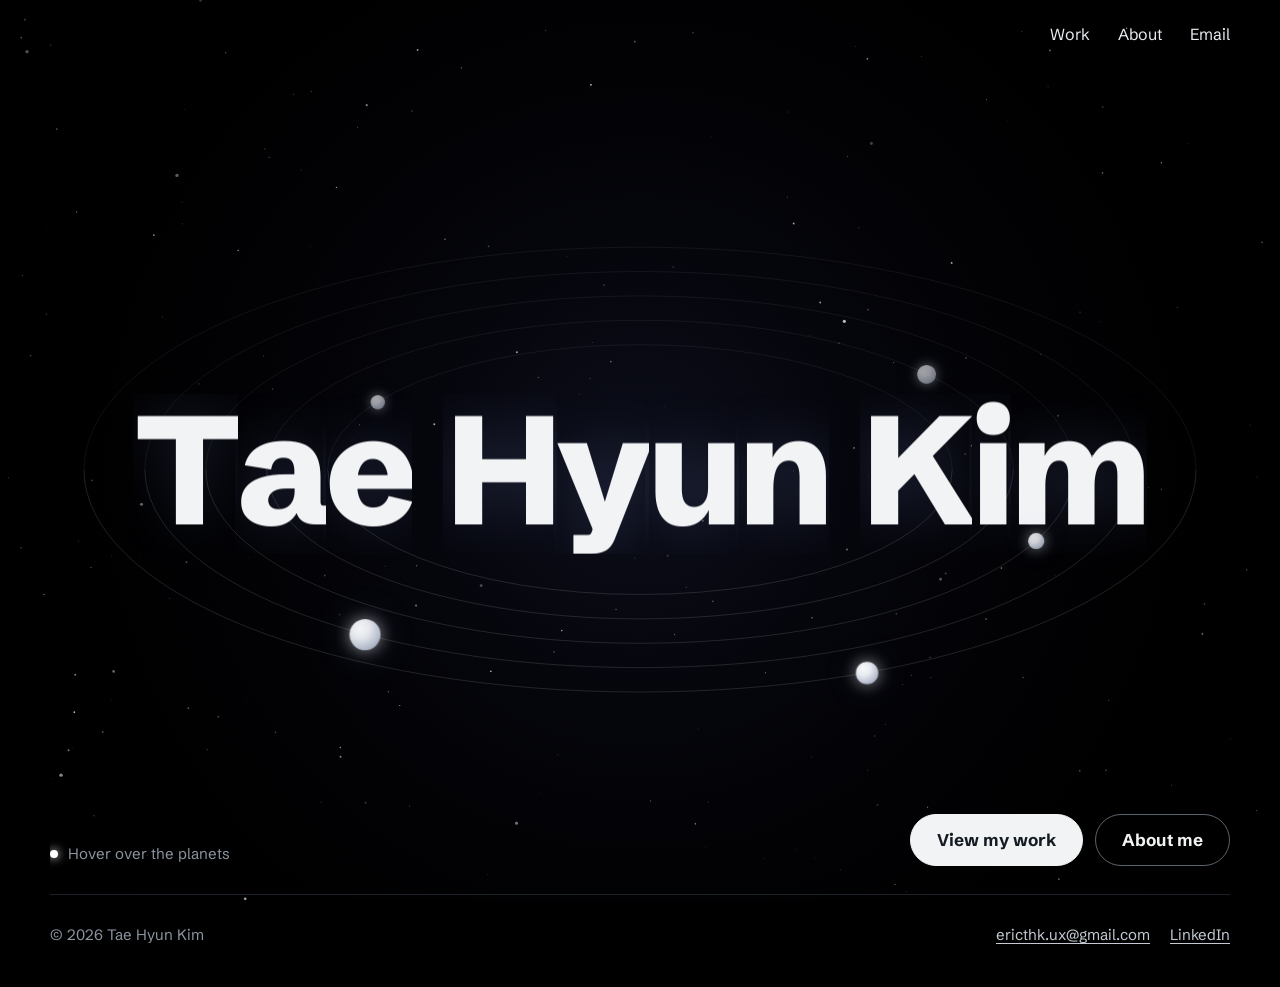
==== index.html @ babaf428 "Home: solar-system background with planets as pop-up notes; hide duplicate name in header Co-Authore" ====
<!doctype html>
<html lang="en">
<head>
<meta charset="utf-8">
<meta name="viewport" content="width=device-width, initial-scale=1">
<title>Tae Hyun Kim, product designer</title>
<meta name="description" content="Portfolio of Tae Hyun (Eric) Kim, graduate product designer. Case studies: BudgetBills, a bill-splitting finance app; Thryve, a gamified health app built in React Native; and Ignis Oasis, a visual identity system.">
<meta property="og:title" content="Tae Hyun Kim, product designer">
<meta property="og:description" content="Case studies in research-led product design: BudgetBills, Thryve and Ignis Oasis.">
<meta property="og:image" content="https://thkeric.github.io/assets/img/og.png">
<link rel="icon" href="favicon.svg" type="image/svg+xml">
<link rel="preconnect" href="https://fonts.googleapis.com">
<link rel="preconnect" href="https://fonts.gstatic.com" crossorigin>
<link href="https://fonts.googleapis.com/css2?family=Schibsted+Grotesk:wght@400;500;700;800;900&display=swap" rel="stylesheet">
<script>document.documentElement.classList.add("js")</script>
<link rel="stylesheet" href="assets/css/site.css?v=202610051557">
</head>
<body class="home-dark">
<a class="skip" href="#content">Skip to content</a>

<header class="wrap site-head site-head--home">
  <nav aria-label="Main">
    <a href="work/">Work</a>
    <a href="about/">About</a>
    <a href="mailto:ericthk.ux@gmail.com">Email</a>
  </nav>
</header>

<main id="content">
  <section class="intro wrap" aria-label="Introduction">
    <h1 class="intro-name" data-name="Tae Hyun Kim">Tae Hyun Kim</h1>
    <ol class="notes" aria-label="About me">
      <li class="note">
        <button class="note-pin" type="button" aria-expanded="false" aria-controls="note-1"><span class="planet-body" aria-hidden="true"></span><span class="sr-only">Note 1</span></button>
        <div class="note-card" id="note-1"><p>I design from research, then test with users to find where it breaks.</p></div>
      </li>
      <li class="note">
        <button class="note-pin" type="button" aria-expanded="false" aria-controls="note-2"><span class="planet-body" aria-hidden="true"></span><span class="sr-only">Note 2</span></button>
        <div class="note-card" id="note-2"><p>Graduate product designer with an MSc in Design and Digital Media from the University of Edinburgh.</p></div>
      </li>
      <li class="note">
        <button class="note-pin" type="button" aria-expanded="false" aria-controls="note-3"><span class="planet-body" aria-hidden="true"></span><span class="sr-only">Note 3</span></button>
        <div class="note-card" id="note-3"><p>Based in Seoul and ready to relocate.</p></div>
      </li>
      <li class="note">
        <button class="note-pin" type="button" aria-expanded="false" aria-controls="note-4"><span class="planet-body" aria-hidden="true"></span><span class="sr-only">Note 4</span></button>
        <div class="note-card" id="note-4"><p>Before design, I made training and promotional videos as a public affairs specialist in the Republic of Korea Army, watching how people reacted and refining each one.</p></div>
      </li>
      <li class="note">
        <button class="note-pin" type="button" aria-expanded="false" aria-controls="note-5"><span class="planet-body" aria-hidden="true"></span><span class="sr-only">Note 5</span></button>
        <div class="note-card" id="note-5"><p>Three case studies: a bill-splitting finance app, a health app built in React Native, and a visual identity system.</p><a href="work/">View my work</a></div>
      </li>
    </ol>
    <div class="intro-foot">
      <p class="intro-hint" aria-hidden="true">Hover over the planets</p>
      <div class="cta-row">
        <a class="btn btn--light" href="work/">View my work</a>
        <a class="btn btn--ghost" href="about/">About me</a>
      </div>
    </div>
  </section>
</main>

<footer class="wrap site-foot">
  <span>© 2026 Tae Hyun Kim</span>
  <span class="foot-links"><a href="mailto:ericthk.ux@gmail.com">ericthk.ux@gmail.com</a><a href="https://www.linkedin.com/in/erickimux/" rel="me">LinkedIn</a></span>
</footer>
<script src="assets/js/site.js?v=202610051557" defer></script>
</body>
</html>
---- assets/css/site.css ----
/* Tae Hyun Kim — portfolio
   One family (Schibsted Grotesk), a cool paper ground, ink text,
   and a single annotation colour used only for review pins and focus. */

:root {
  color-scheme: light;
  --paper: #f1f3f5;
  --raised: #ffffff;
  --ink: #151b23;
  --ink-2: #48525f;
  --ink-3: #6b7581;
  --rule: #d5dbe2;
  --pin: #d6175a;
  --pin-soft: #fbe3ec;
  --bb: #12404f;
  --bb-tint: #dbe6e5;
  --void: #000000;
  --void-ink: #e9ecf1;
  --void-ink-2: #a3abb7;
  --void-rule: #2a2f37;

  --wrap: 1180px;
  --text: 700px;
  --gutter: clamp(16px, 4vw, 40px);
  --font: "Schibsted Grotesk", "Helvetica Neue", Arial, sans-serif;
}

*, *::before, *::after { box-sizing: border-box; }
html { -webkit-text-size-adjust: 100%; scroll-behavior: smooth; }
@media (prefers-reduced-motion: reduce) { html { scroll-behavior: auto; } }

body {
  margin: 0;
  background: var(--paper);
  color: var(--ink);
  font-family: var(--font);
  font-size: 18px;
  line-height: 1.6;
  text-rendering: optimizeLegibility;
  -webkit-font-smoothing: antialiased;
  overflow-x: hidden;
}

img, video { display: block; max-width: 100%; height: auto; }
a { color: inherit; text-decoration-thickness: 1px; text-underline-offset: 0.18em; }
a:hover { text-decoration-color: var(--pin); }
:focus-visible { outline: 3px solid var(--pin); outline-offset: 3px; border-radius: 2px; }
::selection { background: var(--pin-soft); }

.skip {
  position: absolute; left: 12px; top: -60px; z-index: 10;
  background: var(--ink); color: var(--paper); padding: 8px 14px; border-radius: 6px;
}
.skip:focus { top: 12px; }

.wrap { width: min(var(--wrap), 100% - 2 * var(--gutter)); margin-inline: auto; }

/* ---------- header / footer ---------- */
.site-head {
  display: flex; align-items: baseline; justify-content: space-between; gap: 16px;
  padding-block: 22px;
}
.site-head .name { font-weight: 700; text-decoration: none; letter-spacing: -0.01em; }
.site-head nav { display: flex; gap: clamp(14px, 3vw, 28px); font-size: 16px; }
.site-head nav a { text-decoration: none; color: var(--ink-2); }
.site-head nav a:hover, .site-head nav a[aria-current="page"] { color: var(--ink); text-decoration: underline; text-decoration-color: var(--pin); }

.site-foot {
  border-top: 1px solid var(--rule);
  margin-top: clamp(64px, 10vw, 120px);
  padding-block: 28px 40px;
  display: flex; flex-wrap: wrap; justify-content: space-between; gap: 12px;
  font-size: 15px; color: var(--ink-3);
}
.site-foot a { color: var(--ink-2); }

/* ---------- type ---------- */
h1, h2, h3, h4 { margin: 0; font-weight: 700; letter-spacing: -0.02em; line-height: 1.12; }
.display {
  font-size: clamp(40px, 6.6vw, 88px);
  font-weight: 800;
  letter-spacing: -0.035em;
  line-height: 1.0;
  max-width: 15ch;
  text-wrap: balance;
}
.lede { font-size: clamp(19px, 2vw, 23px); line-height: 1.5; color: var(--ink-2); max-width: 40ch; text-wrap: pretty; }
p { margin: 0 0 1em; text-wrap: pretty; }
.small { font-size: 15px; line-height: 1.5; color: var(--ink-3); }
strong { font-weight: 700; }

/* ---------- home ---------- */
.hero { padding-block: clamp(40px, 9vw, 120px) clamp(40px, 7vw, 88px); }
.hero .lede { margin-top: 28px; }
.hero .display { max-width: none; font-size: min(clamp(32px, 6.6vw, 88px), calc((100vw - 2 * var(--gutter)) / 11.3)); }
.hero .display span { display: block; }
.hero { container-type: inline-size; }
.hero .lede { max-width: none; font-size: min(clamp(19px, 2vw, 23px), calc(100cqi / 34.6)); }
.lede span { display: block; }

.work { border-top: 1px solid var(--rule); }
.project {
  display: grid;
  grid-template-columns: minmax(0, 5fr) minmax(0, 7fr);
  gap: clamp(24px, 4vw, 56px);
  align-items: center;
  padding-block: clamp(40px, 6vw, 72px);
  border-bottom: 1px solid var(--rule);
  text-decoration: none;
}
.project h2 { font-size: clamp(32px, 4vw, 48px); letter-spacing: -0.03em; }
.project h2 .year { font-size: 15px; font-weight: 500; letter-spacing: 0; color: var(--ink-3); margin-left: 12px; font-variant-numeric: tabular-nums; }
.project > div:first-child { max-width: 460px; }
.project .what { font-size: 20px; line-height: 1.45; color: var(--ink-2); margin: 14px 0 22px; }
.project .what, .project .finding { text-align: justify; hyphens: auto; -webkit-hyphens: auto; }
.project .finding {
  position: relative; padding-left: 40px; margin: 0 0 22px; font-size: 17px; line-height: 1.5;
}
.project .finding .pin { position: absolute; left: 4px; top: 0.42em; width: 14px; height: 14px; box-shadow: none; }
.project .finding { padding-left: 32px; }
.project > div:first-child { container-type: inline-size; }
/* Skills stay on one line: the size scales down only when the column is too narrow */
.project .meta { font-size: min(15px, calc(100cqi / 28)); line-height: 1.55; color: var(--ink-3); margin: 0; white-space: nowrap; }
.project .go { display: inline-block; margin-top: 20px; font-weight: 700; text-decoration: underline; text-decoration-color: var(--rule); text-underline-offset: 0.25em; }
.project:hover .go { text-decoration-color: var(--pin); }

.stage {
  border-radius: 20px;
  min-height: 300px;
  padding: clamp(20px, 3.4vw, 44px);
  display: flex; align-items: center; justify-content: center; gap: clamp(10px, 2vw, 22px);
  overflow: hidden;
}
.stage--bb { background: var(--bb-tint); }
.stage--void { background: var(--void); }
.stage .screen { width: clamp(96px, 15vw, 190px); }
.stage .screen:nth-child(2) { width: clamp(110px, 17vw, 214px); }
.stage .poster { width: clamp(84px, 13vw, 168px); border-radius: 3px; }
.stage .poster:nth-child(2) { width: clamp(100px, 15.5vw, 200px); }
.stage .badge-loop { width: clamp(110px, 16vw, 200px); border-radius: 50%; }

/* ---------- screens ---------- */
.screen {
  border-radius: 11% / 5.1%;
  overflow: hidden;
  background: #eef0eb;
  box-shadow: 0 0 0 1px rgba(21, 27, 35, 0.08), 0 18px 40px -22px rgba(21, 27, 35, 0.45);
}
.screen img, .screen video { width: 100%; height: auto; }
.on-void .screen, .stage--void .screen { box-shadow: 0 0 0 1px rgba(255, 255, 255, 0.12); background: #000; }

/* ---------- case study ---------- */
.back { font-size: 16px; color: var(--ink-2); text-decoration: none; }
.back:hover { color: var(--ink); text-decoration: underline; text-decoration-color: var(--pin); }

.cs-head { padding-block: clamp(32px, 6vw, 72px) clamp(28px, 4vw, 48px); }
.cs-head h1 { font-size: clamp(48px, 8vw, 104px); font-weight: 800; letter-spacing: -0.04em; line-height: 0.98; margin-top: 18px; }
.cs-head .lede { margin-top: 20px; max-width: 34ch; }
.cs-head .lede--wide { max-width: none; text-wrap: balance; }

.facts {
  display: grid; grid-template-columns: repeat(4, minmax(0, 1fr)); gap: 20px 28px;
  margin: clamp(32px, 5vw, 52px) 0 0; padding-top: 22px; border-top: 1px solid var(--rule);
}
.facts dt { font-size: 14px; color: var(--ink-3); }
.facts dd { margin: 4px 0 0; font-size: 16px; line-height: 1.45; }

.cs-hero { margin-block: clamp(8px, 2vw, 16px) clamp(48px, 8vw, 96px); }
.cs-hero .stage { min-height: clamp(320px, 46vw, 600px); }
.cs-hero .stage .screen { width: clamp(110px, 20vw, 250px); }
.cs-hero .stage .screen:nth-child(2) { width: clamp(124px, 23vw, 280px); }
.cs-hero .stage .poster { width: clamp(96px, 19vw, 250px); }
.cs-hero .stage .poster:nth-child(2) { width: clamp(112px, 22vw, 290px); }

.section { margin-block: clamp(64px, 10vw, 128px); }
.section > .text, .text { width: min(var(--text), 100%); margin-inline: auto; }
.section > .text { width: min(var(--text), 100% - 2 * var(--gutter)); }
.section h2, .void-band h2 { font-size: clamp(30px, 3.6vw, 44px); letter-spacing: -0.03em; margin-bottom: 22px; max-width: 22ch; text-wrap: balance; }
.section h3, .void-band h3 { font-size: 22px; margin: 36px 0 10px; letter-spacing: -0.015em; }
.text p { color: #222a34; }
.text ul, .text ol { padding-left: 1.2em; margin: 0 0 1em; }
.text li { margin-bottom: 0.4em; }

.callout {
  margin: 32px 0; padding: 22px 26px; border-left: 4px solid var(--pin);
  background: var(--raised); border-radius: 0 12px 12px 0;
  font-size: 21px; line-height: 1.45; font-weight: 500; letter-spacing: -0.01em;
}
.callout p { margin: 0; color: var(--ink); }

/* figures */
figure { margin: 40px 0; }
figcaption { font-size: 15px; line-height: 1.5; color: var(--ink-3); margin-top: 12px; max-width: 70ch; }
.wide { width: min(var(--wrap), 100vw - 2 * var(--gutter)); margin-left: 50%; transform: translateX(-50%); }
.panel { background: var(--raised); border-radius: 16px; padding: clamp(14px, 2.4vw, 28px); }
.panel--bb { background: var(--bb-tint); }
.panel--void { background: var(--void); }
.panel img { border-radius: 6px; }
.panel--void img { border-radius: 4px; }

.row { display: flex; gap: clamp(10px, 2vw, 24px); justify-content: center; align-items: flex-start; flex-wrap: wrap; }
.row > * { flex: 1 1 0; min-width: 0; }
.row .screen, .row figure.shot { flex: 0 1 230px; }
.row.tight > * { flex: 1 1 0; }
.shot { margin: 0; }
.shot figcaption { text-align: center; margin-top: 10px; }

.scroller { display: flex; gap: 18px; overflow-x: auto; padding-bottom: 12px; scroll-snap-type: x mandatory; }
.scroller > * { flex: 0 0 auto; scroll-snap-align: start; }
.scroller .screen { width: clamp(150px, 20vw, 220px); }
.scroller img.flat { height: clamp(240px, 32vw, 380px); width: auto; border-radius: 8px; }

.pair { display: grid; grid-template-columns: 1fr 1fr; gap: clamp(12px, 2vw, 24px); }
.pair figure { margin: 0; }
.pair .label { font-size: 15px; font-weight: 700; margin-bottom: 8px; }

/* ---------- pins / review layer ---------- */
.pin {
  display: inline-grid; place-items: center;
  width: 28px; height: 28px; border-radius: 50%;
  background: var(--pin); color: #fff;
  font-size: 14px; font-weight: 700; line-height: 1; font-variant-numeric: tabular-nums;
  box-shadow: 0 0 0 3px #fff;
}
.review {
  display: grid; grid-template-columns: minmax(0, 300px) minmax(0, 1fr);
  gap: clamp(24px, 4vw, 56px); align-items: start;
  margin: 48px 0;
}
.review + .review { margin-top: 72px; }
.review-shot { position: relative; }
.review-shot .pin { position: absolute; left: var(--x); top: var(--y); transform: translate(-50%, -50%); z-index: 2; }
.review-shot .ring {
  position: absolute; left: var(--x); top: var(--y); width: var(--w); height: var(--h);
  border: 2.5px solid var(--pin); border-radius: 10px; z-index: 1; pointer-events: none;
}
.review-notes ol { list-style: none; padding: 0; margin: 0; }
.review-notes li { position: relative; padding-left: 44px; margin-bottom: 22px; font-size: 17px; line-height: 1.55; color: #222a34; }
.review-notes li .pin { position: absolute; left: 0; top: 0; }
.review-notes h3 { font-size: 22px; margin: 0 0 18px; }
.void-band .review-notes li { color: var(--void-ink); }

/* ---------- results table ---------- */
.results { width: 100%; border-collapse: collapse; font-size: 16px; margin: 28px 0; }
.results th, .results td { text-align: left; padding: 12px 10px; border-bottom: 1px solid var(--rule); vertical-align: top; }
.results thead th { font-size: 14px; font-weight: 500; color: var(--ink-3); border-bottom-color: var(--ink); }
.results td:first-child { font-weight: 700; white-space: nowrap; }
.results .score { white-space: nowrap; font-variant-numeric: tabular-nums; }
.dots { display: inline-flex; gap: 5px; vertical-align: -2px; margin-right: 8px; }
.dot { width: 14px; height: 14px; border-radius: 50%; background: var(--ink); }
.dot.miss { background: transparent; box-shadow: inset 0 0 0 2px var(--ink-3); }
.results tr.fail td { background: var(--pin-soft); }
.results tr.fail .dot.miss { box-shadow: inset 0 0 0 2px var(--pin); }

/* ---------- bar chart ---------- */
.bars { margin: 28px 0 8px; padding: 0; list-style: none; }
.bars li { display: grid; grid-template-columns: minmax(130px, 34%) 1fr; gap: 14px; align-items: center; margin-bottom: 10px; font-size: 16px; }
.bars .track { position: relative; display: block; height: 26px; }
.bars .fill { display: block; height: 100%; width: var(--v); background: var(--bars, var(--bb)); border-radius: 0 4px 4px 0; min-width: 4px; }
.bars .val { position: absolute; left: calc(var(--v) + 8px); top: 50%; transform: translateY(-50%); font-size: 15px; font-variant-numeric: tabular-nums; color: var(--ink-2); white-space: nowrap; }
.bars li.hl .fill { background: var(--pin); }
.bars li.hl .val { color: var(--ink); font-weight: 700; }
.chart-title { font-weight: 700; font-size: 17px; margin: 0; }
.chart-note { font-size: 15px; color: var(--ink-3); margin: 6px 0 0; }

/* numbers in prose */
.figures { display: grid; grid-template-columns: repeat(3, minmax(0, 1fr)); gap: 18px; margin: 32px 0; }
.figures div { border-top: 2px solid var(--ink); padding-top: 12px; }
.figures b { display: block; font-size: 30px; letter-spacing: -0.03em; line-height: 1.1; font-variant-numeric: tabular-nums; }
.figures span { display: block; font-size: 15px; line-height: 1.45; color: var(--ink-2); margin-top: 6px; }

/* decisions list */
.decisions, .text ul.decisions { list-style: none; padding: 0; margin: 28px 0; display: grid; gap: 0; }
.decisions li { display: grid; grid-template-columns: minmax(0, 0.9fr) minmax(0, 1.4fr); gap: 20px; padding: 18px 0; border-top: 1px solid var(--rule); }
.decisions li:last-child { border-bottom: 1px solid var(--rule); }
.decisions b { font-size: 18px; line-height: 1.35; }
.decisions span { font-size: 16px; line-height: 1.55; color: var(--ink-2); }

/* trace table */
.trace { width: 100%; border-collapse: collapse; font-size: 15.5px; line-height: 1.45; margin: 24px 0; }
.trace th, .trace td { text-align: left; vertical-align: top; padding: 12px 10px; border-bottom: 1px solid var(--rule); }
.trace thead th { font-size: 14px; font-weight: 500; color: var(--ink-3); border-bottom-color: var(--ink); }

/* dark band for Thryve / Ignis sections */
.void-band { background: var(--void); color: var(--void-ink); padding-block: clamp(56px, 8vw, 104px); margin-block: clamp(64px, 10vw, 128px); }
.void-band .text p { color: var(--void-ink); }
.void-band figcaption, .void-band .small { color: var(--void-ink-2); }
.void-band h2 { color: #fff; }
.void-band a { color: #fff; }

.badge-row { display: grid; grid-template-columns: repeat(4, minmax(0, 1fr)); gap: clamp(8px, 2vw, 24px); }
.badge-row figure { margin: 0; text-align: center; }
.badge-row video, .badge-row img { width: 100%; border-radius: 12px; }
.badge-row figcaption { text-align: center; color: var(--void-ink-2); }
.badge-row b { display: block; color: #fff; font-size: 16px; }

.next {
  display: block; text-decoration: none; border-top: 1px solid var(--rule); padding-top: 26px; margin-top: 40px;
}
.next span { font-size: 15px; color: var(--ink-3); }
.next b { display: block; font-size: clamp(30px, 4vw, 48px); letter-spacing: -0.03em; line-height: 1.1; margin-top: 4px; }
.next:hover b { text-decoration: underline; text-decoration-color: var(--pin); text-decoration-thickness: 2px; }

/* about */
.about-head {
  display: grid;
  grid-template-columns: clamp(220px, 24vw, 300px) minmax(0, 1fr);
  grid-template-areas: "title title" "photo intro";
  column-gap: clamp(28px, 4.5vw, 64px);
  row-gap: clamp(28px, 4vw, 48px);
  align-items: start;
  padding-block: clamp(32px, 6vw, 72px) clamp(32px, 5vw, 56px);
  border-bottom: 1px solid var(--rule);
}
.about-head h1 { grid-area: title; font-size: clamp(48px, 8vw, 104px); font-weight: 800; letter-spacing: -0.04em; line-height: 0.98; }
.about-head .portrait { grid-area: photo; width: 100%; margin: 0; }
.about-intro { grid-area: intro; }
.about-intro .lede { margin: -0.28em 0 0; max-width: none; font-size: clamp(20px, 2.3vw, 30px); line-height: 1.4; color: var(--ink); letter-spacing: -0.01em; }
.contact-links { list-style: none; margin: 28px 0 0; padding: 0; display: flex; flex-wrap: wrap; gap: 8px 28px; font-size: 20px; font-weight: 500; }
.about { display: grid; grid-template-columns: minmax(0, 6fr) minmax(0, 5fr); gap: clamp(32px, 6vw, 88px); padding-top: clamp(40px, 6vw, 72px); }
.about h2 { font-size: clamp(32px, 4vw, 48px); letter-spacing: -0.03em; margin-bottom: 20px; }
.about .bio p { font-size: 19px; color: #222a34; max-width: 58ch; text-align: justify; hyphens: auto; -webkit-hyphens: auto; }
.timeline { list-style: none; margin: 0; padding: 0; }
.timeline li { display: grid; grid-template-columns: 96px 1fr; gap: 16px; padding: 14px 0; border-top: 1px solid var(--rule); font-size: 16px; line-height: 1.45; }
.timeline li:last-child { border-bottom: 1px solid var(--rule); }
.timeline time { color: var(--ink-3); font-variant-numeric: tabular-nums; }
.timeline span { color: var(--ink-2); display: block; font-size: 15px; }
.kit { margin-top: 28px; font-size: 16px; }
.kit dt { font-size: 14px; color: var(--ink-3); margin-top: 14px; }
.kit dd { margin: 2px 0 0; }
.contact-line { font-size: clamp(22px, 2.6vw, 30px); font-weight: 700; letter-spacing: -0.02em; margin-top: 28px; }
.contact-alt { font-size: 18px; margin: -4px 0 0; }
.portrait { width: min(340px, 100%); aspect-ratio: 4 / 5; object-fit: cover; border-radius: 16px; margin-bottom: 28px; background: #2a2f37; }
.foot-links { display: inline-flex; flex-wrap: wrap; gap: 20px; }

/* ---------- responsive ---------- */
@media (max-width: 900px) {
  .project { grid-template-columns: 1fr; }
  .project .stage { order: -1; }
  .facts { grid-template-columns: repeat(2, minmax(0, 1fr)); }
  .review { grid-template-columns: minmax(0, 1fr); }
  .review-shot { width: min(300px, 80%); margin-inline: auto; }
  .about { grid-template-columns: 1fr; }
  .about-head { grid-template-columns: minmax(0, 1fr); grid-template-areas: "title" "photo" "intro"; row-gap: 24px; }
  .about-head .portrait { width: min(260px, 70%); }
  .about-intro .lede { margin-top: 0; text-wrap: balance; }
  .about-intro .lede span { display: inline; }
  .badge-row { grid-template-columns: repeat(2, minmax(0, 1fr)); }
}
@media (max-width: 640px) {
  body { font-size: 17px; }
  .site-head { flex-direction: column; gap: 6px; padding-block: 16px; }
  .figures { grid-template-columns: 1fr; }
  .pair { grid-template-columns: 1fr; }
  .decisions li { grid-template-columns: 1fr; gap: 6px; }
  .bars li { grid-template-columns: 1fr; gap: 4px; }
  .bars .track { margin-right: 56px; }
  .stage { min-height: 220px; border-radius: 14px; }
  .results, .trace { font-size: 14.5px; }
  .trace { display: block; overflow-x: auto; -webkit-overflow-scrolling: touch; }
  .trace th, .trace td { min-width: 104px; }
  .results td:first-child { white-space: normal; }
  .timeline li { grid-template-columns: 1fr; gap: 2px; }
  .about .bio p, .project .what, .project .finding { text-align: left; }
  .row .screen, .row figure.shot { flex: 0 1 44%; }
  .callout { font-size: 19px; padding: 18px 20px; }
}

@media (prefers-reduced-motion: reduce) {
  video[data-autoplay] { animation: none; }
}

/* =========================================================
   Editorial case-study layout (chapters, splits, bands)
   ========================================================= */
.chapter { width: min(var(--wrap), 100% - 2 * var(--gutter)); margin: clamp(88px, 11vw, 150px) auto; }
.chap-head { margin-bottom: 26px; }
.chap-no { display: block; font-size: 15px; font-weight: 700; color: var(--ink-3); font-variant-numeric: tabular-nums; margin-bottom: 12px; padding-top: 12px; border-top: 2px solid var(--ink); width: 32px; }
.chap-head h2 { font-size: clamp(32px, 4.2vw, 54px); letter-spacing: -0.035em; line-height: 1.04; max-width: 14ch; text-wrap: balance; }
.prose p { font-size: 18px; line-height: 1.6; color: #222a34; max-width: 60ch; }
.prose h3 { font-size: 22px; letter-spacing: -0.015em; margin: 0 0 12px; }
.lead-text p { font-size: clamp(19px, 1.75vw, 23px); line-height: 1.55; color: var(--ink); letter-spacing: -0.005em; }
.lead-line { font-size: clamp(19px, 1.75vw, 23px); line-height: 1.5; color: var(--ink-2); max-width: 40ch; margin: 0; }
.rounded { border-radius: 10px; }
figure.flush { margin: 0; }

.rail { display: grid; grid-template-columns: minmax(0, 4fr) minmax(0, 7fr); gap: clamp(32px, 5vw, 88px); align-items: start; }
.rail--intro { align-items: end; margin-bottom: clamp(40px, 5vw, 64px); }
.rail--intro .chap-head { margin-bottom: 0; }
.sticky { position: sticky; top: 32px; }

.split { display: grid; grid-template-columns: repeat(2, minmax(0, 1fr)); gap: clamp(32px, 5vw, 80px); align-items: center; }
.split--5-7 { grid-template-columns: minmax(0, 5fr) minmax(0, 7fr); }
.split--7-5 { grid-template-columns: minmax(0, 7fr) minmax(0, 5fr); }
.split--4-8 { grid-template-columns: minmax(0, 4fr) minmax(0, 8fr); }
.align-start { align-items: start; }
.split + .spread, .spread + .split, .split + .split { margin-top: clamp(56px, 7vw, 96px); }

/* big-number spread */
.spread { display: grid; grid-template-columns: auto auto minmax(0, 1fr); gap: clamp(28px, 4vw, 64px); align-items: end; padding-block: clamp(36px, 4vw, 52px); border-top: 2px solid var(--ink); border-bottom: 1px solid var(--rule); }
.stat b { display: block; font-size: clamp(64px, 9vw, 132px); font-weight: 800; letter-spacing: -0.045em; line-height: 0.88; font-variant-numeric: tabular-nums; }
.stat span { display: block; margin-top: 14px; font-size: 16px; line-height: 1.45; color: var(--ink-2); max-width: 22ch; }
.stat--accent b { color: var(--pin); }
.stat--muted b { color: #9aa3ae; }
.statement { margin: 0; font-size: clamp(21px, 2.2vw, 30px); font-weight: 500; line-height: 1.3; letter-spacing: -0.015em; max-width: 26ch; justify-self: end; text-wrap: balance; }

.stack-figures { display: grid; gap: 0; }
.stack-figures div { padding: 18px 0; border-top: 1px solid var(--rule); }
.stack-figures div:last-child { border-bottom: 1px solid var(--rule); }
.stack-figures b { display: block; font-size: 40px; font-weight: 800; letter-spacing: -0.035em; line-height: 1; color: var(--bb); }
.stack-figures span { display: block; margin-top: 6px; font-size: 16px; color: var(--ink-2); }

.persona-split .scroller { padding-bottom: 14px; }
.persona-split .scroller img.flat { height: clamp(220px, 24vw, 320px); }

.ia-stack { display: grid; gap: 28px; }
.ia-stack img { border-radius: 10px; }

/* text set over an image */
.overlay { position: relative; margin: 0; background: #fff; border-radius: 18px; padding: clamp(14px, 2vw, 28px); }
.overlay > img { width: 100%; }
.overlay-card { position: absolute; top: clamp(16px, 2.4vw, 32px); right: clamp(16px, 2.4vw, 32px); width: min(420px, 38%); background: var(--ink); color: #e9ecf1; padding: clamp(22px, 2.6vw, 34px); border-radius: 14px; box-shadow: 0 24px 48px -24px rgba(21, 27, 35, 0.6); }
.overlay-card .chap-no { color: #a3abb7; border-top-color: #fff; }
.overlay-card h2 { color: #fff; font-size: clamp(28px, 3vw, 40px); }
.overlay-card p { color: #e9ecf1; font-size: 17px; line-height: 1.55; margin: 0 0 12px; }
.overlay-card .small { color: #a3abb7; margin: 0; }

/* full-bleed colour bands */
.band { padding-block: clamp(72px, 9vw, 128px); margin-block: clamp(88px, 11vw, 150px); }
.band--bb { background: var(--bb); color: #e6efee; }
.band--bb .chap-no { color: #9fbcbc; border-top-color: #fff; }
.band--bb h2, .band--bb b { color: #fff; }
.band--bb .decisions li { border-color: rgba(255, 255, 255, 0.16); }
.band--bb .decisions span { color: #c3d6d6; }
.band--bb figcaption { color: #a9c3c4; }
.band--tint { background: var(--bb-tint); }
.decisions--grid { margin: 0; grid-template-columns: repeat(2, minmax(0, 1fr)); column-gap: clamp(24px, 3vw, 48px); }
.decisions--grid li { grid-template-columns: 1fr; gap: 8px; }
.decisions--grid li:nth-last-child(2) { border-bottom: 1px solid rgba(255, 255, 255, 0.16); }
.screen-row { display: grid; grid-template-columns: repeat(4, minmax(0, 1fr)); gap: clamp(14px, 2.4vw, 36px); margin-top: clamp(48px, 6vw, 80px); }
.screen-row .shot { margin: 0; }
.screen-row .screen { box-shadow: 0 0 0 1px rgba(255, 255, 255, 0.1), 0 30px 50px -30px rgba(0, 0, 0, 0.6); }

/* testing */
.notes { margin-top: 28px; max-width: 260px; }
.results { margin-top: 0; }
.quote { margin: 40px 0 16px; padding: 0; }
.quote p { margin: 0; font-size: clamp(24px, 2.6vw, 34px); font-weight: 700; letter-spacing: -0.025em; line-height: 1.2; text-wrap: balance; }
.quote footer { margin-top: 10px; font-size: 15px; color: var(--ink-3); }
.after-quote { font-size: 17px; color: var(--ink-2); max-width: 60ch; }

/* review blocks across the full width, alternating sides */
.reviews .review { grid-template-columns: minmax(0, 340px) minmax(0, 520px); justify-content: center; gap: clamp(32px, 6vw, 96px); align-items: center; margin: 0; padding-block: clamp(32px, 4vw, 56px); border-top: 1px solid var(--rule); }
.reviews .review:last-child { border-bottom: 1px solid var(--rule); }
.reviews .review + .review { margin-top: 0; }
.reviews .review--flip .review-shot { order: 2; }
.reviews .review-notes h3 { font-size: clamp(22px, 2.2vw, 28px); letter-spacing: -0.02em; }

.reviews .review--flip { grid-template-columns: minmax(0, 520px) minmax(0, 340px); }
.clip-row { display: grid; grid-template-columns: repeat(3, minmax(0, 1fr)); gap: clamp(10px, 1.6vw, 22px); }
.clip-row .shot { margin: 0; }
.stat b, .bars .val { font-variant-numeric: normal; }

/* carousel */
.carousel { --per-view: 1; --gap: 20px; position: relative; min-width: 0; }
.carousel-track { position: relative; display: flex; gap: var(--gap); overflow-x: auto; scroll-snap-type: x mandatory; scrollbar-width: none; overscroll-behavior-x: contain; cursor: grab; }
.carousel-track::-webkit-scrollbar { display: none; }
.carousel-track.is-dragging { cursor: grabbing; scroll-snap-type: none; user-select: none; }
.carousel-track > * { flex: 0 0 calc((100% - (var(--per-view) - 1) * var(--gap)) / var(--per-view)); scroll-snap-align: start; margin: 0; min-width: 0; }
.carousel-track img { width: 100%; height: auto; -webkit-user-drag: none; }
.carousel-track figure figcaption { margin-top: 12px; }
.carousel--fade .carousel-track > * { transition: opacity .45s ease, transform .45s ease; opacity: .35; transform: scale(.97); }
.carousel--fade .carousel-track > .is-active { opacity: 1; transform: none; }
.carousel-bar { display: flex; align-items: center; gap: 14px; margin-top: 18px; }
.carousel-btn { display: inline-grid; place-items: center; width: 44px; height: 44px; border-radius: 50%; border: 1px solid var(--rule); background: var(--raised); color: var(--ink); cursor: pointer; transition: background .2s, border-color .2s; }
.carousel-btn svg { width: 20px; height: 20px; }
.carousel-btn:hover:not(:disabled) { border-color: var(--ink); }
.carousel-btn:disabled { opacity: .35; cursor: default; }
.carousel-dots { display: flex; gap: 8px; align-items: center; }
.carousel-dot { width: 8px; height: 8px; padding: 0; border-radius: 99px; border: 0; background: #b9c1ca; cursor: pointer; transition: width .3s ease, background .3s ease; }
.carousel-dot[aria-current="true"] { width: 26px; background: var(--ink); }
.carousel-count { margin-left: auto; font-size: 14px; color: var(--ink-3); font-variant-numeric: tabular-nums; }
.carousel--static .carousel-bar { display: none; }
.on-dark .carousel-btn { background: transparent; border-color: rgba(255,255,255,.25); color: #fff; }
.on-dark .carousel-btn:hover:not(:disabled) { border-color: #fff; }
.on-dark .carousel-dot { background: rgba(255,255,255,.3); }
.on-dark .carousel-dot[aria-current="true"] { background: #fff; }
.on-dark .carousel-count { color: rgba(255,255,255,.6); }
.carousel--screens { --per-view: 5; --gap: clamp(12px, 1.6vw, 22px); }
@media (max-width: 1024px) { .carousel--screens { --per-view: 3; } }
@media (max-width: 640px) { .carousel--screens { --per-view: 2; } .carousel-btn { width: 40px; height: 40px; } }
@media (prefers-reduced-motion: reduce) { .carousel--fade .carousel-track > * { transition: none; } }

/* next iteration */
.flow-title { font-size: 22px; letter-spacing: -0.015em; margin: 0 0 18px; }
.steps { list-style: none; padding: 0; margin: 0; display: grid; grid-template-columns: repeat(5, minmax(0, 1fr)); gap: 14px; counter-reset: step; }
.steps li { background: var(--raised); border-radius: 14px; padding: 20px 20px 24px; font-size: 16px; line-height: 1.5; color: #222a34; counter-increment: step; }
.steps li::before { content: counter(step, decimal-leading-zero); display: block; font-size: 15px; font-weight: 700; color: var(--bb); margin-bottom: 28px; font-variant-numeric: tabular-nums; }
.table-card { background: var(--raised); border-radius: 16px; padding: clamp(8px, 1.6vw, 20px) clamp(16px, 2.4vw, 32px); margin-top: clamp(32px, 4vw, 48px); }
.table-card .trace { margin: 0; }
.table-card .trace tr:last-child td { border-bottom: 0; }
.after-table { margin: 20px 0 0; font-size: 16px; color: var(--ink-2); }

/* learnings */
.lessons { list-style: none; margin: 0; padding: 0; display: grid; grid-template-columns: repeat(2, minmax(0, 1fr)); column-gap: clamp(32px, 5vw, 80px); border-top: 2px solid var(--ink); }
.lessons li { padding: 28px 0 30px; border-bottom: 1px solid var(--rule); }
.lessons b { display: block; font-size: clamp(21px, 2vw, 26px); letter-spacing: -0.02em; line-height: 1.2; margin-bottom: 10px; }
.lessons span { display: block; font-size: 16px; line-height: 1.55; color: var(--ink-2); max-width: 48ch; }
.disclosure { margin-top: 32px; max-width: 70ch; }


@media (max-width: 900px) {
  .rail, .split, .split--5-7, .split--7-5, .split--4-8 { grid-template-columns: minmax(0, 1fr); }
  .sticky { position: static; }
  .spread { grid-template-columns: repeat(2, minmax(0, 1fr)); }
  .statement { grid-column: 1 / -1; justify-self: start; }
  .overlay-card { position: static; width: auto; margin-top: 16px; }
  .screen-row { grid-template-columns: repeat(2, minmax(0, 1fr)); }
  .reviews .review { grid-template-columns: minmax(0, 1fr); }
  .reviews .review--flip .review-shot { order: 0; }
  .reviews .review--flip { grid-template-columns: minmax(0, 1fr); }
  .steps { grid-template-columns: repeat(2, minmax(0, 1fr)); }
  .lessons { grid-template-columns: minmax(0, 1fr); }
  .notes { max-width: 220px; }
}
@media (max-width: 640px) {
  .decisions--grid { grid-template-columns: minmax(0, 1fr); }
  .decisions--grid li:nth-last-child(2) { border-bottom: 0; }
  .steps { grid-template-columns: minmax(0, 1fr); }
  .stat span { max-width: none; }
}

/* ---------- project themes ---------- */
.theme-bb { --brand: #12404f; --brand-tint: #dbe6e5; }
.theme-th { --brand: #4d54d9; --brand-tint: #e2f5f3; --mint: #81d8d0; }
.theme-io { --brand: #e87c2d; --brand-2: #47abe5; --brand-tint: #f6ebe2; }
.theme-th .bars, .theme-io .bars { --bars: var(--brand); }
.theme-th .bars li.hl .fill { background: var(--brand); }
.theme-th .bars li:not(.hl) .fill { background: #a9addf; }
.theme-th .stat--accent b, .theme-io .stat--accent b { color: var(--brand); }
.stack-figures b, .steps li::before { color: var(--brand, var(--bb)); }

.band--black { background: #000; color: var(--void-ink); }
.band--black .chap-no { color: #8d95a1; border-top-color: #fff; }
.band--black h2, .band--black h3, .band--black b { color: #fff; }
.band--black .prose p { color: #d5dae2; }
.band--black figcaption, .band--black .label { color: var(--void-ink-2); }
.band--mint { background: var(--brand-tint); }

.cards { list-style: none; margin: 0; padding: 0; display: grid; gap: 14px; }
.cards--3 { grid-template-columns: repeat(3, minmax(0, 1fr)); }
.cards li { background: var(--raised); border-radius: 16px; padding: 22px 22px 26px; min-height: 190px; display: flex; flex-direction: column; justify-content: space-between; }
.cards b { font-size: 22px; letter-spacing: -0.02em; }
.cards span { font-size: 16px; line-height: 1.5; color: var(--ink-2); margin-top: 40px; }

.manifesto { list-style: none; margin: clamp(48px, 6vw, 80px) 0; padding: 0; counter-reset: m; }
.manifesto li { display: grid; grid-template-columns: minmax(0, 7fr) minmax(0, 4fr); gap: clamp(24px, 4vw, 64px); align-items: end; padding: clamp(22px, 2.6vw, 34px) 0; border-top: 1px solid #2a2f37; }
.manifesto li:last-child { border-bottom: 1px solid #2a2f37; }
.manifesto b { font-size: clamp(28px, 3.6vw, 52px); font-weight: 800; letter-spacing: -0.035em; line-height: 1.04; color: var(--mint, #fff) !important; text-wrap: balance; }
.manifesto span { font-size: 17px; line-height: 1.5; color: #b8bfca; }
.brand-pair { grid-template-columns: 1fr 1fr; }
.brand-pair figcaption { margin-top: 10px; }

.decisions--light { margin-top: clamp(40px, 5vw, 64px); border-top: 2px solid var(--ink); }
.decisions--light li:nth-last-child(2) { border-bottom: 1px solid var(--rule); }
.decisions--light li:first-child, .decisions--light li:nth-child(2) { border-top: 0; }
.build-gallery { margin-top: clamp(40px, 5vw, 64px); border-radius: 20px; padding: clamp(18px, 3vw, 40px); }
.gallery-note { margin: 12px 0 0; font-size: 14px; color: var(--void-ink-2); }

.badge-intro { margin: clamp(64px, 8vw, 104px) 0 clamp(24px, 3vw, 40px); display: grid; grid-template-columns: minmax(0, 5fr) minmax(0, 7fr); gap: clamp(32px, 5vw, 80px); align-items: end; }
.badge-intro h3 { font-size: clamp(26px, 3vw, 40px); letter-spacing: -0.03em; line-height: 1.08; margin: 0; }
.badge-intro p { margin: 0; font-size: 18px; color: #d5dae2; max-width: 46ch; }
.login-split, .avatar-split { margin-top: clamp(72px, 9vw, 120px); }
.before-after { display: grid; grid-template-columns: 1fr 1fr; gap: 16px; }
.before-after .label { margin: 0 0 10px; font-size: 15px; font-weight: 700; }
.ba-old, .ba-new { display: grid; grid-template-columns: 1fr 1fr; gap: 10px; align-items: center; border-radius: 14px; aspect-ratio: 2 / 1.1; padding: 14px; }
.ba-old { background: #fff; }
.ba-old img { max-height: 130px; width: auto; margin: auto; }
.ba-new { background: #0d0f12; }
.ba-new video { width: 100%; border-radius: 10px; }

.quote--wide { margin: clamp(56px, 7vw, 96px) auto 0; max-width: 900px; padding-top: 28px; border-top: 2px solid var(--ink); }
.quote--wide p { font-size: clamp(26px, 3vw, 40px); }
.quote--wide footer { font-size: 17px; line-height: 1.55; color: var(--ink-2); max-width: 64ch; }

.priorities { list-style: none; margin: 0; padding: 0; display: grid; grid-template-columns: repeat(4, minmax(0, 1fr)); gap: 14px; counter-reset: p; }
.priorities li { background: var(--raised); border-radius: 16px; padding: 22px 22px 24px; display: flex; flex-direction: column; counter-increment: p; }
.priorities li::before { content: "Priority " counter(p); font-size: 14px; font-weight: 700; color: var(--brand); margin-bottom: 18px; }
.priorities b { font-size: 22px; letter-spacing: -0.02em; margin-bottom: 10px; }
.priorities span { font-size: 16px; line-height: 1.5; color: #222a34; flex: 1; }
.priorities em { font-style: normal; font-size: 14px; line-height: 1.45; color: var(--ink-3); margin-top: 18px; padding-top: 14px; border-top: 1px solid var(--rule); }

@media (max-width: 900px) {
  .cards--3 { grid-template-columns: minmax(0, 1fr); }
  .cards li { min-height: 0; }
  .cards span { margin-top: 10px; }
  .manifesto li { grid-template-columns: minmax(0, 1fr); gap: 10px; }
  .badge-intro { grid-template-columns: minmax(0, 1fr); gap: 12px; }
  .priorities { grid-template-columns: repeat(2, minmax(0, 1fr)); }
}
@media (max-width: 640px) {
  .brand-pair, .before-after { grid-template-columns: minmax(0, 1fr); }
  .priorities { grid-template-columns: minmax(0, 1fr); }
  .decisions--light li:nth-child(2) { border-top: 1px solid var(--rule); }
}

/* ---------- Ignis Oasis ---------- */
.slogan-band .chap-head { margin-bottom: clamp(32px, 4vw, 56px); }
.slogan { margin: 0 0 clamp(48px, 6vw, 88px); font-size: clamp(48px, 9vw, 136px); font-weight: 800; letter-spacing: -0.045em; line-height: 0.92; text-wrap: balance; }
.slogan span { display: block; }
.slogan .fire { color: #e87c2d; }
.slogan .water { color: #47abe5; }
.values { list-style: none; margin: 0; padding: 0; display: grid; grid-template-columns: repeat(3, minmax(0, 1fr)); gap: 0; border-top: 1px solid #2a2f37; }
.values li { padding: 20px 20px 4px 0; border-right: 1px solid #2a2f37; padding-left: 20px; }
.values li:first-child { padding-left: 0; }
.values li:last-child { border-right: 0; }
.values b { display: block; font-size: clamp(22px, 2.2vw, 30px); letter-spacing: -0.02em; margin-bottom: 8px; }
.values span { font-size: 16px; line-height: 1.5; color: #b8bfca; }
.ba-stack { display: grid; gap: 22px; }
.ba-stack .label { margin: 0 0 8px; font-size: 15px; font-weight: 700; }
.bordered { border: 1px solid var(--rule); }
.icons-split { margin-top: clamp(64px, 8vw, 110px); }
.swatches { list-style: none; padding: 0; margin: 24px 0 0; display: flex; gap: 14px; }
.swatches li { display: grid; grid-template-columns: 44px auto; grid-template-rows: auto auto; column-gap: 12px; align-items: center; }
.swatches li::before { content: ""; grid-row: 1 / 3; width: 44px; height: 44px; border-radius: 10px; background: var(--c); }
.swatches span { font-weight: 700; font-size: 15px; }
.swatches code { font-family: inherit; font-size: 14px; color: var(--ink-3); }
.lead-line--dark { color: #c4cad3; }
.poster-row { display: grid; grid-template-columns: repeat(5, minmax(0, 1fr)); gap: clamp(8px, 1.4vw, 18px); }
.poster-row img { width: 100%; border-radius: 4px; }
.overlay--dark { background: transparent; padding: 0; margin-top: clamp(40px, 5vw, 72px); }
.overlay--dark > img { border-radius: 16px; }
.overlay-card--light { background: #fff; color: var(--ink); left: clamp(16px, 2.4vw, 32px); right: auto; top: auto; bottom: clamp(16px, 2.4vw, 32px); }
.overlay-card--light h3 { color: var(--ink) !important; font-size: 22px; letter-spacing: -0.02em; margin: 0 0 10px; }
.overlay-card--light p { color: #222a34; margin: 0; }
.subway-split { margin-top: clamp(40px, 5vw, 72px); }
.split--8-4 { grid-template-columns: minmax(0, 8fr) minmax(0, 4fr); }
.motion-video { width: 100%; border-radius: 14px; background: #000; }
.framed { border: 1px solid #2a2f37; }
@media (max-width: 900px) {
  .split--8-4 { grid-template-columns: minmax(0, 1fr); }
  .values { grid-template-columns: minmax(0, 1fr); }
  .values li { border-right: 0; border-bottom: 1px solid #2a2f37; padding: 16px 0; }
  .poster-row { grid-template-columns: repeat(3, minmax(0, 1fr)); }
}
@media (max-width: 640px) { .poster-row { grid-template-columns: repeat(2, minmax(0, 1fr)); } }

/* end-of-page navigation */
.case-nav { display: grid; grid-template-columns: 1fr 1fr; gap: 16px; margin-top: 56px; border-top: 1px solid var(--rule); padding-top: 26px; }
.case-nav a { display: block; text-decoration: none; }
.case-nav span { display: block; font-size: 15px; color: var(--ink-3); }
.case-nav b { display: block; font-size: clamp(30px, 4vw, 48px); letter-spacing: -0.03em; line-height: 1.1; margin-top: 4px; }
.case-nav-home b::before { content: "\2190\00a0"; font-weight: 500; }
.case-nav-next { text-align: right; }
.case-nav-next b::after { content: "\00a0\2192"; font-weight: 500; }
.case-nav a:hover b { text-decoration: underline; text-decoration-color: var(--pin); text-decoration-thickness: 2px; text-underline-offset: 0.15em; }
@media (max-width: 640px) { .case-nav b { font-size: 26px; } }

/* back-to-top button */
.to-top { position: fixed; right: clamp(16px, 3vw, 32px); bottom: clamp(16px, 3vw, 32px); z-index: 20; width: 54px; height: 54px; border-radius: 50%; border: 0; padding: 0; cursor: pointer; display: grid; place-items: center; background: var(--ink); color: #fff; box-shadow: 0 0 0 2px #fff, 0 12px 28px -10px rgba(0, 0, 0, 0.45); opacity: 0; transform: translateY(12px); pointer-events: none; transition: opacity .25s ease, transform .25s ease, background .2s ease; }
.to-top.is-visible { opacity: 1; transform: none; pointer-events: auto; }
.to-top:hover { background: var(--pin); }
.to-top:focus-visible { outline: 3px solid var(--pin); outline-offset: 4px; }
.to-top svg { width: 18px; height: 18px; margin-top: -2px; }
@media (prefers-reduced-motion: reduce) { .to-top { transition: none; } }
@media print { .to-top { display: none; } }
@media (max-width: 640px) { .site-foot { padding-bottom: 96px; } }

/* section indicator */
.section-rail { position: fixed; right: clamp(10px, 1.6vw, 26px); top: 50%; transform: translateY(-50%); z-index: 15; opacity: 0; pointer-events: none; transition: opacity .3s ease; }
.section-rail.is-visible { opacity: 1; pointer-events: auto; }
.section-rail ol { list-style: none; margin: 0; padding: 0; display: flex; flex-direction: column; align-items: flex-end; gap: 6px; }
.section-rail a { position: relative; display: flex; align-items: center; justify-content: flex-end; width: 28px; min-height: 18px; text-decoration: none; }
.rail-dot { display: block; width: 10px; height: 10px; border-radius: 99px; background: rgba(21, 27, 35, 0.32); box-shadow: 0 0 0 2px rgba(255, 255, 255, 0.9); transition: height .35s cubic-bezier(.2, .8, .2, 1), background .25s ease, width .25s ease; margin-right: 9px; }
.section-rail a:hover .rail-dot { background: var(--ink); }
.section-rail a[aria-current="true"] .rail-dot { height: 30px; background: var(--pin); }
.rail-label { position: absolute; right: 34px; top: 50%; transform: translate(6px, -50%); white-space: nowrap; background: var(--ink); color: #fff; font-size: 13px; font-weight: 500; line-height: 1; padding: 8px 10px; border-radius: 8px; opacity: 0; pointer-events: none; transition: opacity .2s ease, transform .2s ease; }
.rail-num { color: #a3abb7; margin-right: 8px; font-variant-numeric: tabular-nums; }
.section-rail a:hover .rail-label, .section-rail a:focus-visible .rail-label { opacity: 1; transform: translate(0, -50%); }
.section-rail a:focus-visible { outline: none; }
.section-rail a:focus-visible .rail-dot { box-shadow: 0 0 0 2px #fff, 0 0 0 4px var(--pin); }
@media (max-width: 1100px) { .section-rail { display: none; } }
@media (prefers-reduced-motion: reduce) { .rail-dot, .rail-label, .section-rail { transition: none; } }
@media print { .section-rail { display: none; } }

.sketch-flow > figure:first-child { position: sticky; top: 32px; }
.zoom { display: block; cursor: zoom-in; }
.zoom:hover img { outline: 2px solid var(--pin); outline-offset: 3px; }
@media (max-width: 900px) { .sketch-flow > figure:first-child { position: static; } }

/* home landing */
.hero--home { min-height: calc(100svh - 190px); display: flex; flex-direction: column; justify-content: center; padding-block: clamp(32px, 6vw, 80px); }
.cta-row { display: flex; flex-wrap: wrap; gap: 12px; margin-top: clamp(32px, 4vw, 48px); }
.btn { display: inline-flex; align-items: center; min-height: 52px; padding: 0 26px; border-radius: 99px; border: 1.5px solid var(--ink); font-size: 17px; font-weight: 700; text-decoration: none; color: var(--ink); transition: background .2s ease, color .2s ease, border-color .2s ease; }
.btn:hover { border-color: var(--pin); color: var(--pin); }
.btn--primary { background: var(--ink); color: #fff; }
.btn--primary:hover { background: var(--pin); border-color: var(--pin); color: #fff; }

/* work index header */
.page-head { padding-block: clamp(32px, 6vw, 72px) clamp(24px, 4vw, 48px); }
.page-head h1 { font-size: clamp(48px, 8vw, 104px); font-weight: 800; letter-spacing: -0.04em; line-height: 0.98; }
.page-head .lede { margin-top: 20px; max-width: 46ch; }

/* ---------- home: name and orbiting notes ---------- */
.sr-only { position: absolute; width: 1px; height: 1px; padding: 0; margin: -1px; overflow: hidden; clip: rect(0 0 0 0); white-space: nowrap; border: 0; }
body.home-dark { background: #000; color: #e9ecf1; }
.home-dark .site-head nav a { color: #e9ecf1; }
.home-dark .site-head nav a:hover { color: #fff; }
.site-head--home { justify-content: flex-end; }
.home-dark .site-foot { border-top-color: #1d2128; color: #8d95a1; margin-top: 0; }
.home-dark .site-foot a { color: #c4cad3; }
.home-dark ::selection { background: var(--pin); color: #fff; }
.space { position: fixed; inset: 0; z-index: 0; pointer-events: none; }
.home-dark .site-head, .home-dark main, .home-dark .site-foot { position: relative; z-index: 1; }

.intro { position: relative; overflow: hidden; overflow: clip; min-height: calc(100svh - 76px); display: flex; flex-direction: column; justify-content: center; padding-block: 96px 120px; }
.intro-name { position: relative; z-index: 2; margin: 0; font-size: clamp(56px, 14.2vw, 220px); font-weight: 800; letter-spacing: -0.045em; line-height: 0.9; color: #f1f3f5; text-align: center; white-space: nowrap; user-select: none; pointer-events: none; text-shadow: 0 0 60px rgba(150, 170, 255, 0.18); }
.intro-name .nm-line { display: block; }
.intro-name .nm-mask { display: inline-block; overflow: hidden; padding: 0.04em 0.01em 0.1em; margin: -0.04em -0.01em -0.1em; vertical-align: top; }
.intro-name .nm-ch { display: inline-block; will-change: transform; }
.intro-name .nm-sp { display: inline-block; width: 0.22em; }

/* no-JS: notes read as a simple list under the name */
.notes { list-style: none; margin: 40px auto 0; padding: 0; max-width: 60ch; display: grid; gap: 14px; position: relative; z-index: 2; }
.note-pin { display: none; }
.note-card p { margin: 0; }
.note-card { color: #c4cad3; font-size: 18px; line-height: 1.5; }
.note-card a { display: inline-block; margin-top: 8px; color: #fff; font-weight: 700; }

/* JS: notes become planets on orbits around the name */
.js .notes { position: absolute; inset: 0; margin: 0; max-width: none; display: block; pointer-events: none; z-index: auto; }
.js .note { position: absolute; left: 0; top: 0; width: 0; height: 0; z-index: 1; will-change: transform; }
.js .note.is-front { z-index: 3; }
.js .note.is-open { z-index: 10; }
.js .note-pin { pointer-events: auto; position: absolute; left: -22px; top: -22px; display: grid; place-items: center; width: 44px; height: 44px; border-radius: 50%; border: 0; padding: 0; cursor: pointer; background: transparent; will-change: transform, opacity; }
.planet-body { position: relative; display: block; width: var(--s, 18px); height: var(--s, 18px); border-radius: 50%; background: radial-gradient(circle at 34% 30%, #ffffff 0%, #eef1f7 32%, #b9c1d2 70%, #6f7890 100%); box-shadow: 0 0 14px rgba(255, 255, 255, 0.55), 0 0 42px rgba(170, 190, 255, 0.28); transition: box-shadow .3s ease, transform .3s cubic-bezier(.2, 1.4, .3, 1); }
.planet-body::after { content: ""; position: absolute; inset: -6px; border-radius: 50%; border: 1px solid rgba(255, 255, 255, 0.5); opacity: 0; animation: planet-pulse 3.2s ease-out infinite; animation-delay: var(--d, 0s); }
.js .note-pin:hover .planet-body, .js .note-pin[aria-expanded="true"] .planet-body { transform: scale(1.25); box-shadow: 0 0 18px #fff, 0 0 60px rgba(214, 23, 90, 0.55); }
.js .note-pin[aria-expanded="true"] .planet-body::after { animation: none; opacity: 1; border-color: var(--pin); }
.js .note-pin:focus-visible { outline: none; }
.js .note-pin:focus-visible .planet-body { box-shadow: 0 0 0 3px #000, 0 0 0 5px var(--pin), 0 0 30px #fff; }
@keyframes planet-pulse { 0% { transform: scale(1); opacity: .6; } 70%, 100% { transform: scale(2.2); opacity: 0; } }
.js .note-card { pointer-events: auto; position: absolute; z-index: 3; width: max-content; max-width: min(340px, calc(100vw - 32px)); background: #f1f3f5; color: var(--ink); font-size: 19px; font-weight: 500; line-height: 1.4; letter-spacing: -0.01em; padding: 18px 20px 20px; border-radius: 16px; box-shadow: 0 24px 50px -20px rgba(0, 0, 0, 0.8); visibility: hidden; opacity: 0; }
.js .note-card.is-open { visibility: visible; opacity: 1; }
.js .note-card a { color: var(--ink); text-decoration-color: var(--pin); }

.intro-foot { position: absolute; left: 0; right: 0; bottom: 28px; z-index: 4; display: flex; align-items: flex-end; justify-content: space-between; gap: 16px; }
.intro-hint { margin: 0; font-size: 15px; color: #8d95a1; display: none; }
.js .intro-hint { display: flex; align-items: center; gap: 10px; }
.intro-hint::before { content: ""; width: 8px; height: 8px; border-radius: 50%; background: #fff; box-shadow: 0 0 10px #fff; }
.home-dark .cta-row { margin: 0; }
.btn--light { background: #f1f3f5; color: var(--ink); border-color: #f1f3f5; }
.btn--light:hover { background: var(--pin); border-color: var(--pin); color: #fff; }
.btn--ghost { color: #f1f3f5; border-color: #5b626d; background: rgba(0, 0, 0, 0.35); }
.btn--ghost:hover { color: #fff; border-color: #fff; }

@media (max-width: 700px) {
  .intro { padding-block: 72px 168px; }
  .intro-foot { flex-direction: column; align-items: flex-start; bottom: 24px; }
  .js .note-card { font-size: 17px; }
}
@media (max-width: 640px) { .site-head--home { flex-direction: row; } }
@media (prefers-reduced-motion: reduce) {
  .planet-body::after { animation: none; }
  .planet-body { transition: none; }
}

/* Too narrow to keep each phrase on one line: let the text wrap evenly */
@container (max-width: 640px) {
  .lede { text-wrap: balance; }
  .lede span { display: inline; }
  .hero .lede { font-size: clamp(17px, 4.6cqi, 19px); }
}
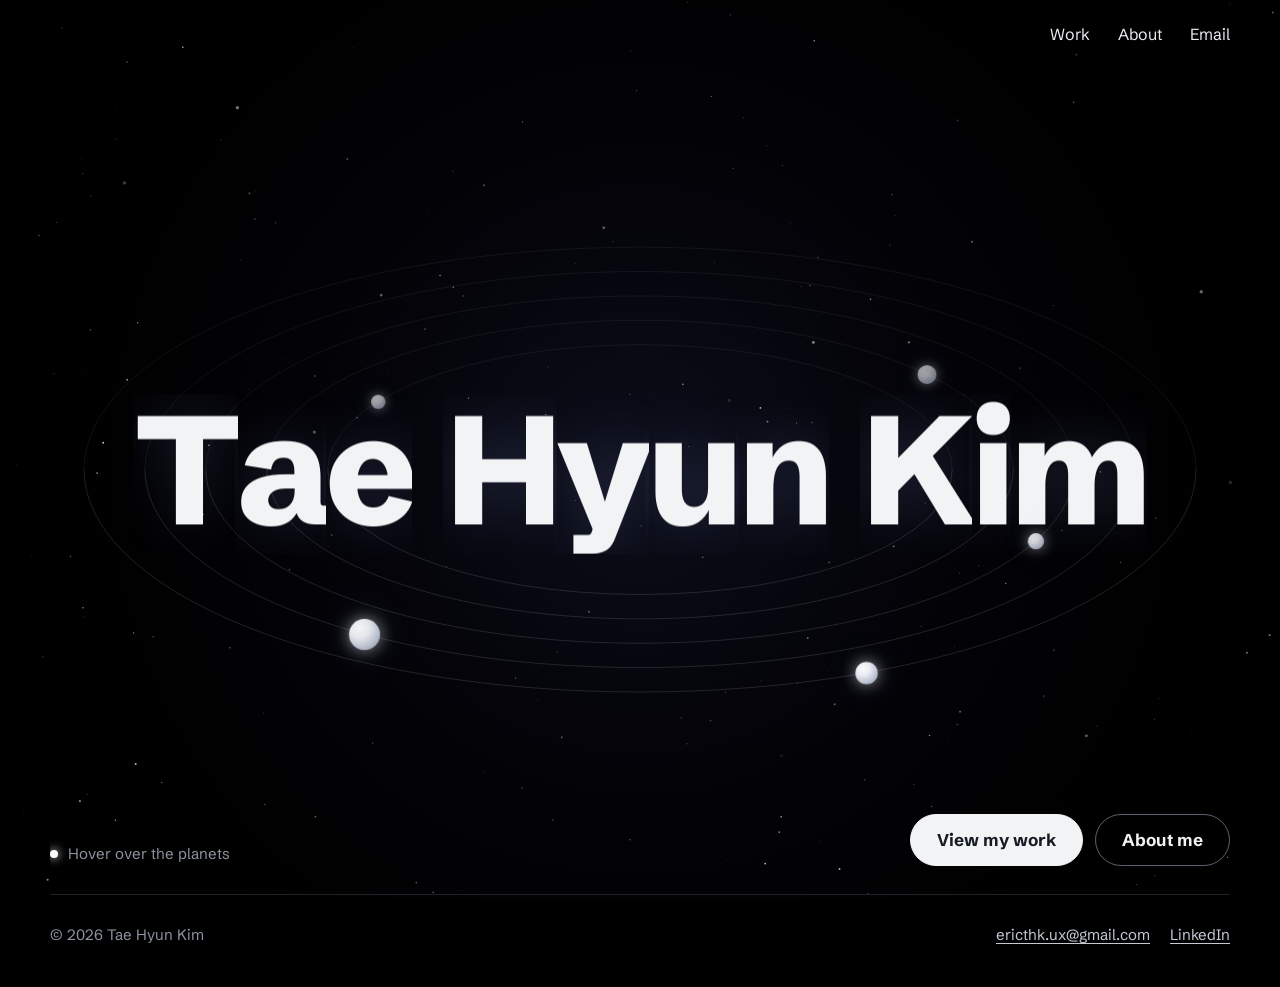
==== commit 4e9bb235: "About: space theme with circular portrait at the centre of an orbit of personal facts; shared space " ====
--- a/index.html
+++ b/index.html
@@ -13,9 +13,9 @@
 <link rel="preconnect" href="https://fonts.gstatic.com" crossorigin>
 <link href="https://fonts.googleapis.com/css2?family=Schibsted+Grotesk:wght@400;500;700;800;900&display=swap" rel="stylesheet">
 <script>document.documentElement.classList.add("js")</script>
-<link rel="stylesheet" href="assets/css/site.css?v=202610051557">
+<link rel="stylesheet" href="assets/css/site.css?v=202610051603">
 </head>
-<body class="home-dark">
+<body class="home-dark space-page">
 <a class="skip" href="#content">Skip to content</a>
 
 <header class="wrap site-head site-head--home">
@@ -27,8 +27,8 @@
 </header>
 
 <main id="content">
-  <section class="intro wrap" aria-label="Introduction">
-    <h1 class="intro-name" data-name="Tae Hyun Kim">Tae Hyun Kim</h1>
+  <section class="intro wrap orbit-system" data-orbit="name" aria-label="Introduction">
+    <h1 class="intro-name" data-name="Tae Hyun Kim" data-orbit-centre>Tae Hyun Kim</h1>
     <ol class="notes" aria-label="About me">
       <li class="note">
         <button class="note-pin" type="button" aria-expanded="false" aria-controls="note-1"><span class="planet-body" aria-hidden="true"></span><span class="sr-only">Note 1</span></button>
@@ -52,7 +52,7 @@
       </li>
     </ol>
     <div class="intro-foot">
-      <p class="intro-hint" aria-hidden="true">Hover over the planets</p>
+      <p class="intro-hint orbit-hint" aria-hidden="true">Hover over the planets</p>
       <div class="cta-row">
         <a class="btn btn--light" href="work/">View my work</a>
         <a class="btn btn--ghost" href="about/">About me</a>
@@ -65,6 +65,6 @@
   <span>© 2026 Tae Hyun Kim</span>
   <span class="foot-links"><a href="mailto:ericthk.ux@gmail.com">ericthk.ux@gmail.com</a><a href="https://www.linkedin.com/in/erickimux/" rel="me">LinkedIn</a></span>
 </footer>
-<script src="assets/js/site.js?v=202610051557" defer></script>
+<script src="assets/js/site.js?v=202610051603" defer></script>
 </body>
 </html>
--- a/assets/css/site.css
+++ b/assets/css/site.css
@@ -704,7 +704,7 @@
 /* ---------- home: name and orbiting notes ---------- */
 .sr-only { position: absolute; width: 1px; height: 1px; padding: 0; margin: -1px; overflow: hidden; clip: rect(0 0 0 0); white-space: nowrap; border: 0; }
 body.home-dark { background: #000; color: #e9ecf1; }
-.home-dark .site-head nav a { color: #e9ecf1; }
+.home-dark .site-head nav a, .home-dark .site-head .name { color: #e9ecf1; }
 .home-dark .site-head nav a:hover { color: #fff; }
 .site-head--home { justify-content: flex-end; }
 .home-dark .site-foot { border-top-color: #1d2128; color: #8d95a1; margin-top: 0; }
@@ -745,9 +745,9 @@
 .js .note-card a { color: var(--ink); text-decoration-color: var(--pin); }
 
 .intro-foot { position: absolute; left: 0; right: 0; bottom: 28px; z-index: 4; display: flex; align-items: flex-end; justify-content: space-between; gap: 16px; }
-.intro-hint { margin: 0; font-size: 15px; color: #8d95a1; display: none; }
-.js .intro-hint { display: flex; align-items: center; gap: 10px; }
-.intro-hint::before { content: ""; width: 8px; height: 8px; border-radius: 50%; background: #fff; box-shadow: 0 0 10px #fff; }
+.orbit-hint { margin: 0; font-size: 15px; color: #8d95a1; display: none; }
+.js .orbit-hint { display: flex; align-items: center; gap: 10px; }
+.orbit-hint::before { content: ""; width: 8px; height: 8px; border-radius: 50%; background: #fff; box-shadow: 0 0 10px #fff; }
 .home-dark .cta-row { margin: 0; }
 .btn--light { background: #f1f3f5; color: var(--ink); border-color: #f1f3f5; }
 .btn--light:hover { background: var(--pin); border-color: var(--pin); color: #fff; }
@@ -765,6 +765,31 @@
   .planet-body { transition: none; }
 }
 
+/* ---------- about: space version ---------- */
+.about-hero { display: grid; grid-template-columns: minmax(0, 5fr) minmax(0, 7fr); gap: clamp(24px, 4vw, 64px); align-items: center; min-height: calc(100svh - 76px); padding-block: clamp(24px, 4vw, 48px); position: relative; z-index: 2; }
+.about-copy h1 { font-size: clamp(56px, 8.4vw, 120px); font-weight: 800; letter-spacing: -0.045em; line-height: 0.95; color: #f1f3f5; }
+.about-copy .lede { margin: 28px 0 0; max-width: none; font-size: clamp(19px, 1.75vw, 24px); line-height: 1.45; color: #f1f3f5; letter-spacing: -0.01em; }
+.space-page .contact-links a { color: #fff; text-decoration-color: rgba(255, 255, 255, 0.35); }
+.space-page .contact-links a:hover { text-decoration-color: var(--pin); }
+.about-copy .orbit-hint { margin-top: clamp(32px, 4vw, 56px); }
+.about-system { position: relative; }
+.portrait-orb { display: block; width: clamp(150px, 15vw, 220px); height: auto; aspect-ratio: 1; margin: 0 auto 24px; border-radius: 50%; object-fit: cover; box-shadow: 0 0 0 1px rgba(255, 255, 255, 0.18), 0 0 70px rgba(150, 170, 255, 0.35); }
+.js .about-system { height: clamp(480px, 70vh, 680px); overflow: hidden; overflow: clip; }
+.js .portrait-orb { position: absolute; left: 50%; top: 50%; margin: 0; transform: translate(-50%, -50%); z-index: 2; }
+.space-page .about { position: relative; z-index: 2; padding-top: clamp(24px, 4vw, 48px); border-top: 1px solid #1d2128; }
+.space-page .about .bio p { color: #c9cfd8; }
+.space-page .about .bio a { color: #fff; }
+.space-page .timeline li { border-color: rgba(255, 255, 255, 0.12); color: #e9ecf1; }
+.space-page .timeline time { color: #8d95a1; }
+.space-page .timeline span { color: #a3abb7; }
+.space-page .kit dt { color: #8d95a1; }
+.space-page .kit dd { color: #e9ecf1; }
+.about-page .site-foot { margin-top: clamp(64px, 10vw, 120px); }
+@media (max-width: 900px) {
+  .about-hero { grid-template-columns: minmax(0, 1fr); min-height: 0; }
+  .js .about-system { height: clamp(420px, 110vw, 520px); }
+}
+
 /* Too narrow to keep each phrase on one line: let the text wrap evenly */
 @container (max-width: 640px) {
   .lede { text-wrap: balance; }
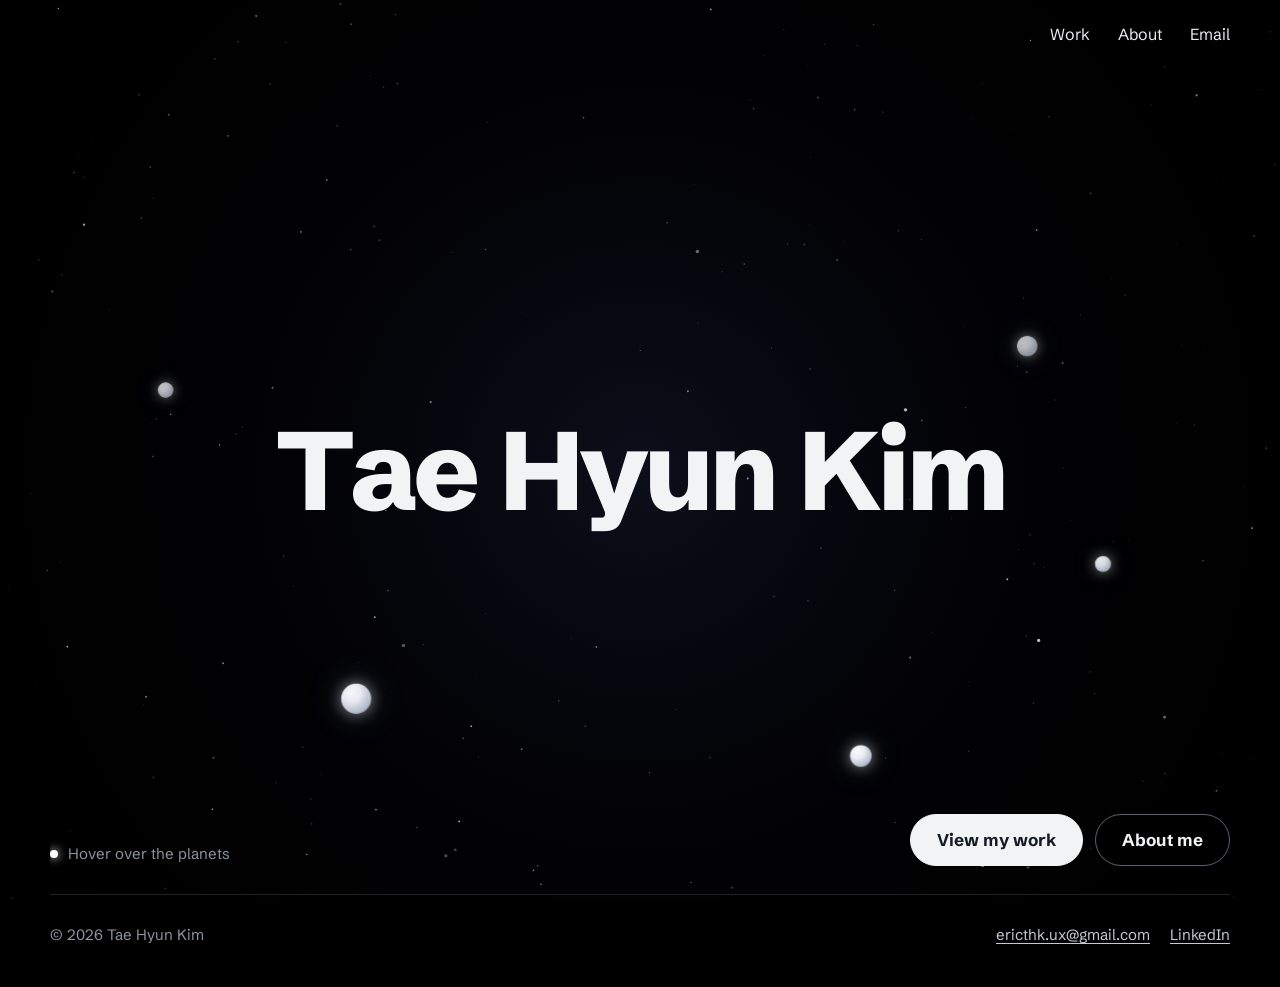
==== commit b0dde880: "Home: planets circle the name without crossing it, no orbit rings; remove letter clipping boxes Co-A" ====
--- a/index.html
+++ b/index.html
@@ -13,7 +13,7 @@
 <link rel="preconnect" href="https://fonts.gstatic.com" crossorigin>
 <link href="https://fonts.googleapis.com/css2?family=Schibsted+Grotesk:wght@400;500;700;800;900&display=swap" rel="stylesheet">
 <script>document.documentElement.classList.add("js")</script>
-<link rel="stylesheet" href="assets/css/site.css?v=202610051603">
+<link rel="stylesheet" href="assets/css/site.css?v=202610051616">
 </head>
 <body class="home-dark space-page">
 <a class="skip" href="#content">Skip to content</a>
@@ -27,7 +27,7 @@
 </header>
 
 <main id="content">
-  <section class="intro wrap orbit-system" data-orbit="name" aria-label="Introduction">
+  <section class="intro wrap orbit-system" data-orbit="name" data-rings="false" aria-label="Introduction">
     <h1 class="intro-name" data-name="Tae Hyun Kim" data-orbit-centre>Tae Hyun Kim</h1>
     <ol class="notes" aria-label="About me">
       <li class="note">
@@ -65,6 +65,6 @@
   <span>© 2026 Tae Hyun Kim</span>
   <span class="foot-links"><a href="mailto:ericthk.ux@gmail.com">ericthk.ux@gmail.com</a><a href="https://www.linkedin.com/in/erickimux/" rel="me">LinkedIn</a></span>
 </footer>
-<script src="assets/js/site.js?v=202610051603" defer></script>
+<script src="assets/js/site.js?v=202610051616" defer></script>
 </body>
 </html>
--- a/assets/css/site.css
+++ b/assets/css/site.css
@@ -714,10 +714,11 @@
 .home-dark .site-head, .home-dark main, .home-dark .site-foot { position: relative; z-index: 1; }
 
 .intro { position: relative; overflow: hidden; overflow: clip; min-height: calc(100svh - 76px); display: flex; flex-direction: column; justify-content: center; padding-block: 96px 120px; }
-.intro-name { position: relative; z-index: 2; margin: 0; font-size: clamp(56px, 14.2vw, 220px); font-weight: 800; letter-spacing: -0.045em; line-height: 0.9; color: #f1f3f5; text-align: center; white-space: nowrap; user-select: none; pointer-events: none; text-shadow: 0 0 60px rgba(150, 170, 255, 0.18); }
+.intro-name { position: relative; z-index: 2; margin: 0; font-size: clamp(56px, 14.2vw, 220px); font-weight: 800; letter-spacing: -0.045em; line-height: 0.9; color: #f1f3f5; text-align: center; white-space: nowrap; user-select: none; pointer-events: none; }
 .intro-name .nm-line { display: block; }
 .intro-name .nm-mask { display: inline-block; overflow: hidden; padding: 0.04em 0.01em 0.1em; margin: -0.04em -0.01em -0.1em; vertical-align: top; }
-.intro-name .nm-ch { display: inline-block; will-change: transform; }
+.intro-name .nm-ch { display: inline-block; }
+.intro-name.is-revealed .nm-mask { overflow: visible; }
 .intro-name .nm-sp { display: inline-block; width: 0.22em; }
 
 /* no-JS: notes read as a simple list under the name */
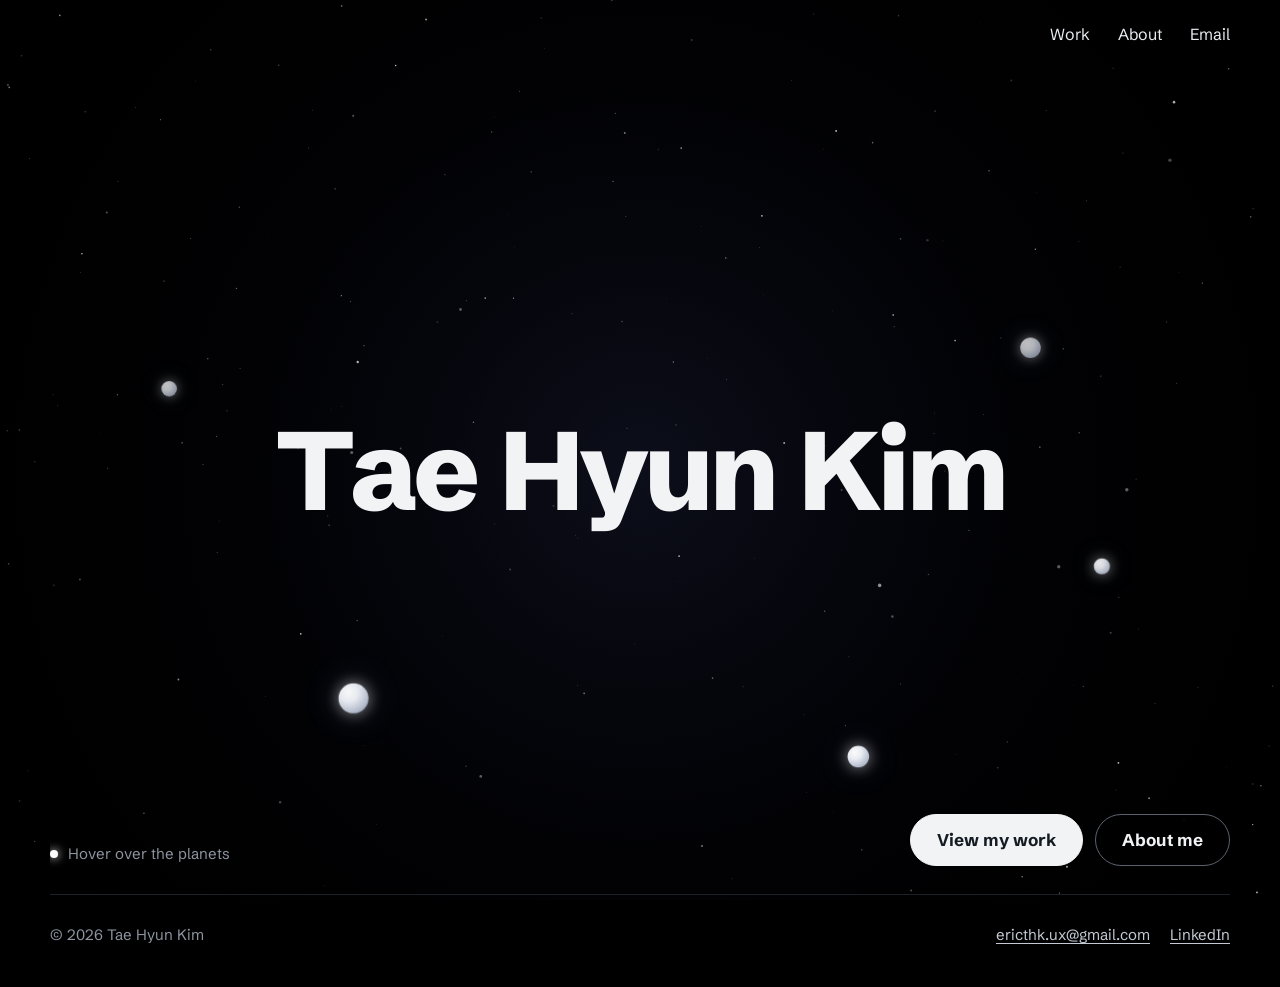
==== commit 5776149a: "About: starfield background only, portrait back beside the intro, facts moved into details; drop gam" ====
--- a/index.html
+++ b/index.html
@@ -13,7 +13,7 @@
 <link rel="preconnect" href="https://fonts.gstatic.com" crossorigin>
 <link href="https://fonts.googleapis.com/css2?family=Schibsted+Grotesk:wght@400;500;700;800;900&display=swap" rel="stylesheet">
 <script>document.documentElement.classList.add("js")</script>
-<link rel="stylesheet" href="assets/css/site.css?v=202610051616">
+<link rel="stylesheet" href="assets/css/site.css?v=202610051621">
 </head>
 <body class="home-dark space-page">
 <a class="skip" href="#content">Skip to content</a>
@@ -65,6 +65,6 @@
   <span>© 2026 Tae Hyun Kim</span>
   <span class="foot-links"><a href="mailto:ericthk.ux@gmail.com">ericthk.ux@gmail.com</a><a href="https://www.linkedin.com/in/erickimux/" rel="me">LinkedIn</a></span>
 </footer>
-<script src="assets/js/site.js?v=202610051616" defer></script>
+<script src="assets/js/site.js?v=202610051621" defer></script>
 </body>
 </html>
--- a/assets/css/site.css
+++ b/assets/css/site.css
@@ -766,18 +766,14 @@
   .planet-body { transition: none; }
 }
 
-/* ---------- about: space version ---------- */
-.about-hero { display: grid; grid-template-columns: minmax(0, 5fr) minmax(0, 7fr); gap: clamp(24px, 4vw, 64px); align-items: center; min-height: calc(100svh - 76px); padding-block: clamp(24px, 4vw, 48px); position: relative; z-index: 2; }
-.about-copy h1 { font-size: clamp(56px, 8.4vw, 120px); font-weight: 800; letter-spacing: -0.045em; line-height: 0.95; color: #f1f3f5; }
-.about-copy .lede { margin: 28px 0 0; max-width: none; font-size: clamp(19px, 1.75vw, 24px); line-height: 1.45; color: #f1f3f5; letter-spacing: -0.01em; }
+/* ---------- about: starfield version ---------- */
+.space-page .about-head { position: relative; z-index: 2; border-bottom-color: #1d2128; }
+.space-page .about-head h1 { color: #f1f3f5; }
+.space-page .about-intro .lede { color: #f1f3f5; }
+.space-page .portrait { background: #15181d; box-shadow: 0 0 0 1px rgba(255, 255, 255, 0.12), 0 30px 60px -30px rgba(120, 140, 255, 0.35); }
 .space-page .contact-links a { color: #fff; text-decoration-color: rgba(255, 255, 255, 0.35); }
 .space-page .contact-links a:hover { text-decoration-color: var(--pin); }
-.about-copy .orbit-hint { margin-top: clamp(32px, 4vw, 56px); }
-.about-system { position: relative; }
-.portrait-orb { display: block; width: clamp(150px, 15vw, 220px); height: auto; aspect-ratio: 1; margin: 0 auto 24px; border-radius: 50%; object-fit: cover; box-shadow: 0 0 0 1px rgba(255, 255, 255, 0.18), 0 0 70px rgba(150, 170, 255, 0.35); }
-.js .about-system { height: clamp(480px, 70vh, 680px); overflow: hidden; overflow: clip; }
-.js .portrait-orb { position: absolute; left: 50%; top: 50%; margin: 0; transform: translate(-50%, -50%); z-index: 2; }
-.space-page .about { position: relative; z-index: 2; padding-top: clamp(24px, 4vw, 48px); border-top: 1px solid #1d2128; }
+.space-page .about { position: relative; z-index: 2; }
 .space-page .about .bio p { color: #c9cfd8; }
 .space-page .about .bio a { color: #fff; }
 .space-page .timeline li { border-color: rgba(255, 255, 255, 0.12); color: #e9ecf1; }
@@ -786,10 +782,6 @@
 .space-page .kit dt { color: #8d95a1; }
 .space-page .kit dd { color: #e9ecf1; }
 .about-page .site-foot { margin-top: clamp(64px, 10vw, 120px); }
-@media (max-width: 900px) {
-  .about-hero { grid-template-columns: minmax(0, 1fr); min-height: 0; }
-  .js .about-system { height: clamp(420px, 110vw, 520px); }
-}
 
 /* Too narrow to keep each phrase on one line: let the text wrap evenly */
 @container (max-width: 640px) {
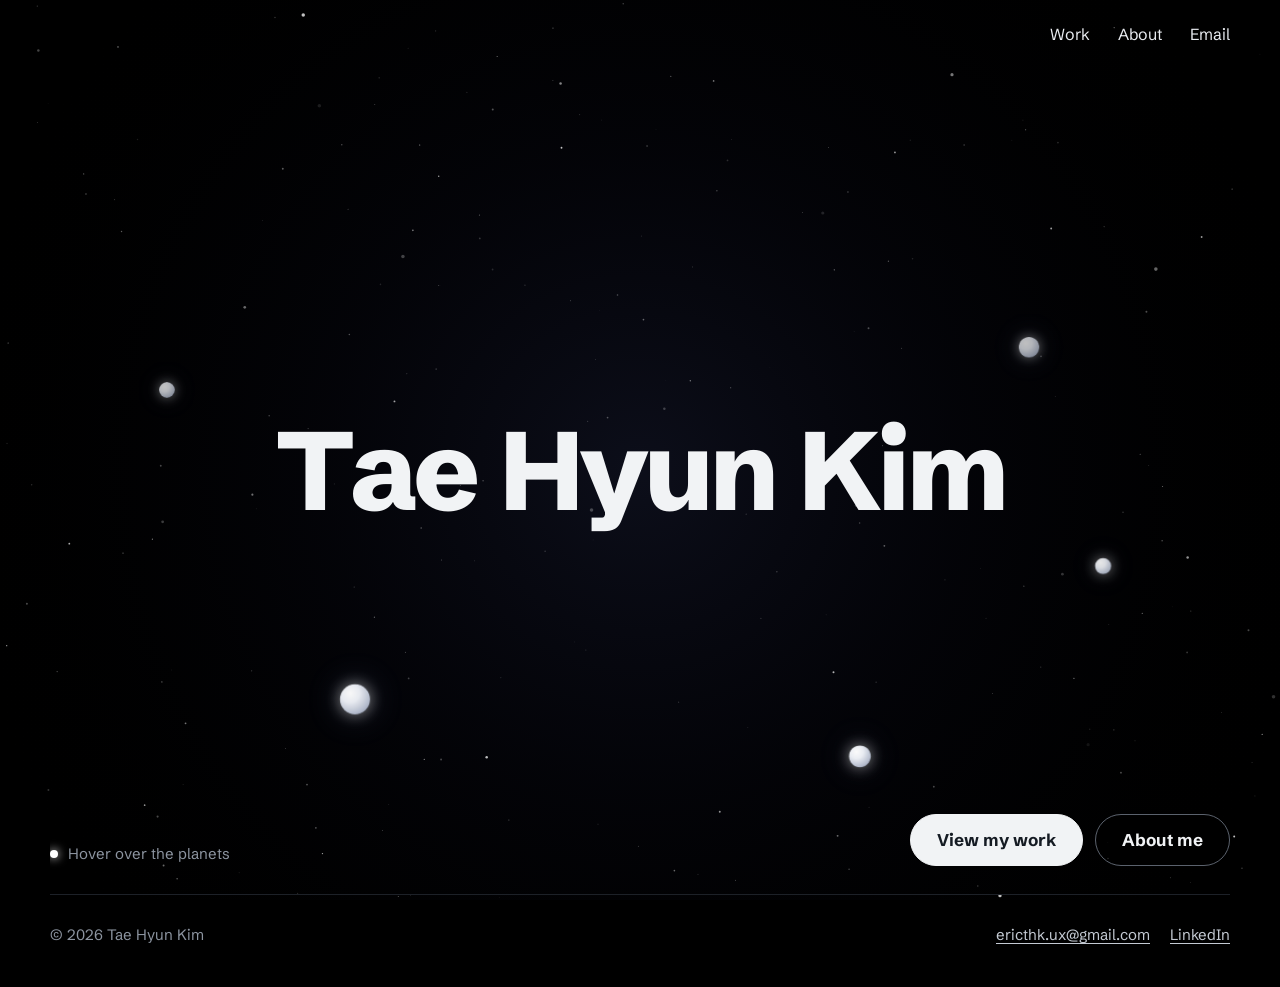
==== commit 9bc14827: "About: remove glow behind headshot Co-Authored-By: Claude Opus 5.5 <noreply@anthropic.com> Claude-Se" ====
--- a/index.html
+++ b/index.html
@@ -13,7 +13,7 @@
 <link rel="preconnect" href="https://fonts.gstatic.com" crossorigin>
 <link href="https://fonts.googleapis.com/css2?family=Schibsted+Grotesk:wght@400;500;700;800;900&display=swap" rel="stylesheet">
 <script>document.documentElement.classList.add("js")</script>
-<link rel="stylesheet" href="assets/css/site.css?v=202610051621">
+<link rel="stylesheet" href="assets/css/site.css?v=202610051625">
 </head>
 <body class="home-dark space-page">
 <a class="skip" href="#content">Skip to content</a>
@@ -65,6 +65,6 @@
   <span>© 2026 Tae Hyun Kim</span>
   <span class="foot-links"><a href="mailto:ericthk.ux@gmail.com">ericthk.ux@gmail.com</a><a href="https://www.linkedin.com/in/erickimux/" rel="me">LinkedIn</a></span>
 </footer>
-<script src="assets/js/site.js?v=202610051621" defer></script>
+<script src="assets/js/site.js?v=202610051625" defer></script>
 </body>
 </html>
--- a/assets/css/site.css
+++ b/assets/css/site.css
@@ -770,7 +770,7 @@
 .space-page .about-head { position: relative; z-index: 2; border-bottom-color: #1d2128; }
 .space-page .about-head h1 { color: #f1f3f5; }
 .space-page .about-intro .lede { color: #f1f3f5; }
-.space-page .portrait { background: #15181d; box-shadow: 0 0 0 1px rgba(255, 255, 255, 0.12), 0 30px 60px -30px rgba(120, 140, 255, 0.35); }
+.space-page .portrait { background: transparent; box-shadow: 0 0 0 1px rgba(255, 255, 255, 0.14); }
 .space-page .contact-links a { color: #fff; text-decoration-color: rgba(255, 255, 255, 0.35); }
 .space-page .contact-links a:hover { text-decoration-color: var(--pin); }
 .space-page .about { position: relative; z-index: 2; }
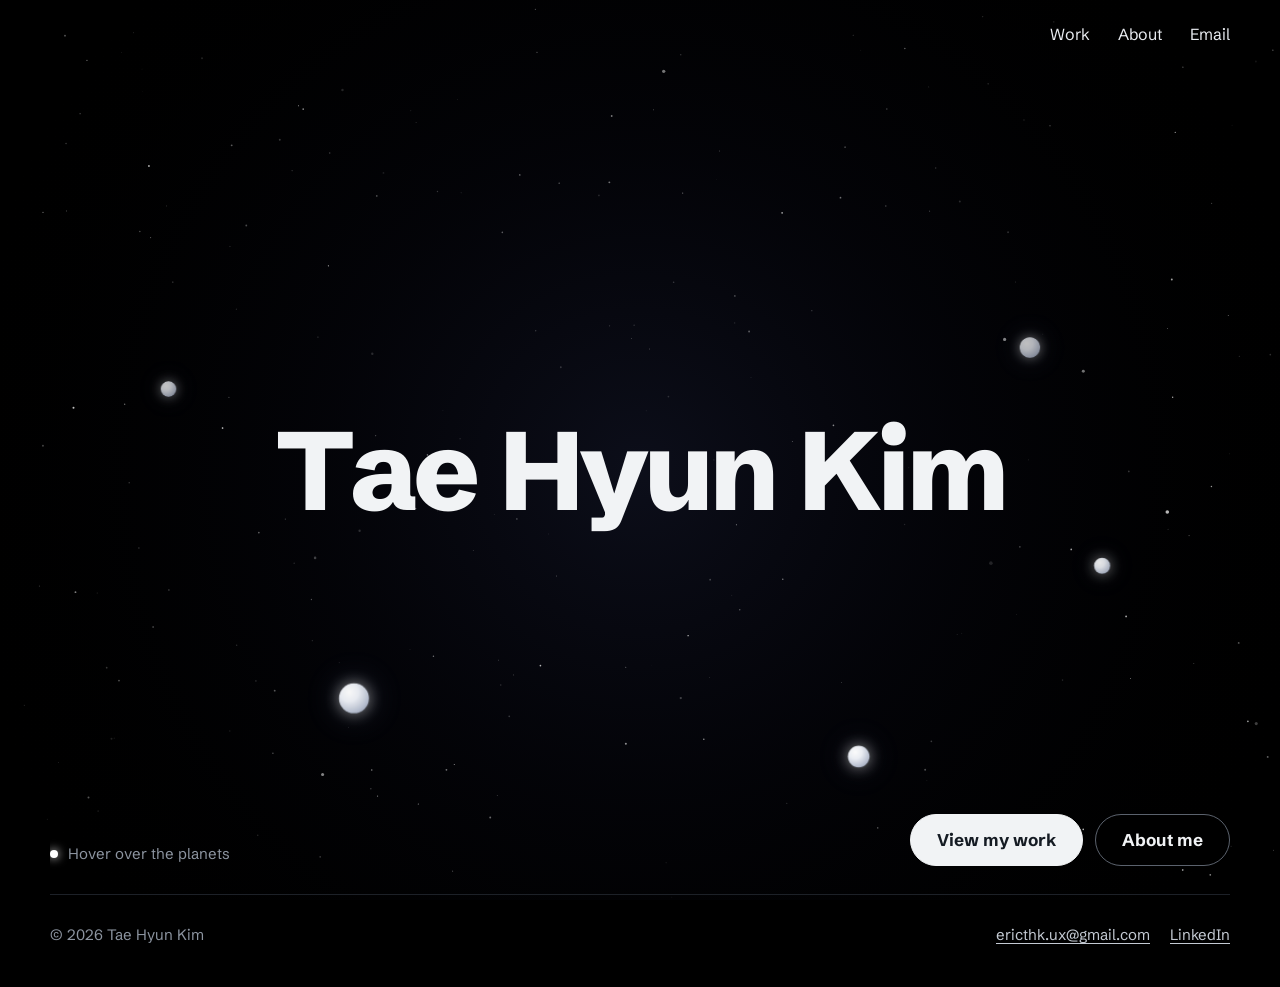
==== commit 97d55da7: "Work: starfield dark theme to match home and About Co-Authored-By: Claude Opus 5.5 <noreply@anthropi" ====
--- a/index.html
+++ b/index.html
@@ -13,7 +13,7 @@
 <link rel="preconnect" href="https://fonts.gstatic.com" crossorigin>
 <link href="https://fonts.googleapis.com/css2?family=Schibsted+Grotesk:wght@400;500;700;800;900&display=swap" rel="stylesheet">
 <script>document.documentElement.classList.add("js")</script>
-<link rel="stylesheet" href="assets/css/site.css?v=202610051625">
+<link rel="stylesheet" href="assets/css/site.css?v=202610051628">
 </head>
 <body class="home-dark space-page">
 <a class="skip" href="#content">Skip to content</a>
@@ -65,6 +65,6 @@
   <span>© 2026 Tae Hyun Kim</span>
   <span class="foot-links"><a href="mailto:ericthk.ux@gmail.com">ericthk.ux@gmail.com</a><a href="https://www.linkedin.com/in/erickimux/" rel="me">LinkedIn</a></span>
 </footer>
-<script src="assets/js/site.js?v=202610051625" defer></script>
+<script src="assets/js/site.js?v=202610051628" defer></script>
 </body>
 </html>
--- a/assets/css/site.css
+++ b/assets/css/site.css
@@ -783,6 +783,27 @@
 .space-page .kit dd { color: #e9ecf1; }
 .about-page .site-foot { margin-top: clamp(64px, 10vw, 120px); }
 
+/* ---------- work: starfield version ---------- */
+.work-page .page-head { position: relative; z-index: 2; }
+.work-page .page-head h1 { color: #f1f3f5; }
+.work-page .page-head .lede { color: #b8bfca; }
+.work-page .work { position: relative; z-index: 2; border-top-color: #22262d; }
+.work-page .project { border-bottom-color: #22262d; color: #e9ecf1; border-radius: 0; transition: background .3s ease; }
+.work-page .project h2 { color: #fff; }
+.work-page .project h2 .year { color: #8d95a1; }
+.work-page .project .what { color: #c9cfd8; }
+.work-page .project .finding { color: #e9ecf1; }
+.work-page .project .meta { color: #8d95a1; }
+.work-page .project .go { color: #fff; text-decoration-color: #5b626d; }
+.work-page .project:hover .go { text-decoration-color: var(--pin); }
+.work-page .stage { transition: transform .5s cubic-bezier(.2, .8, .2, 1), box-shadow .5s ease; }
+.work-page .stage--void { background: #0b0d11; box-shadow: inset 0 0 0 1px #22262d; }
+.work-page .project:hover .stage { transform: translateY(-4px); }
+.work-page .project:hover .stage--void { box-shadow: inset 0 0 0 1px #3a404a; }
+.work-page .project:focus-visible { outline-offset: 8px; }
+@media (prefers-reduced-motion: reduce) { .work-page .stage { transition: none; } .work-page .project:hover .stage { transform: none; } }
+.work-page .site-foot { margin-top: clamp(64px, 10vw, 120px); }
+
 /* Too narrow to keep each phrase on one line: let the text wrap evenly */
 @container (max-width: 640px) {
   .lede { text-wrap: balance; }
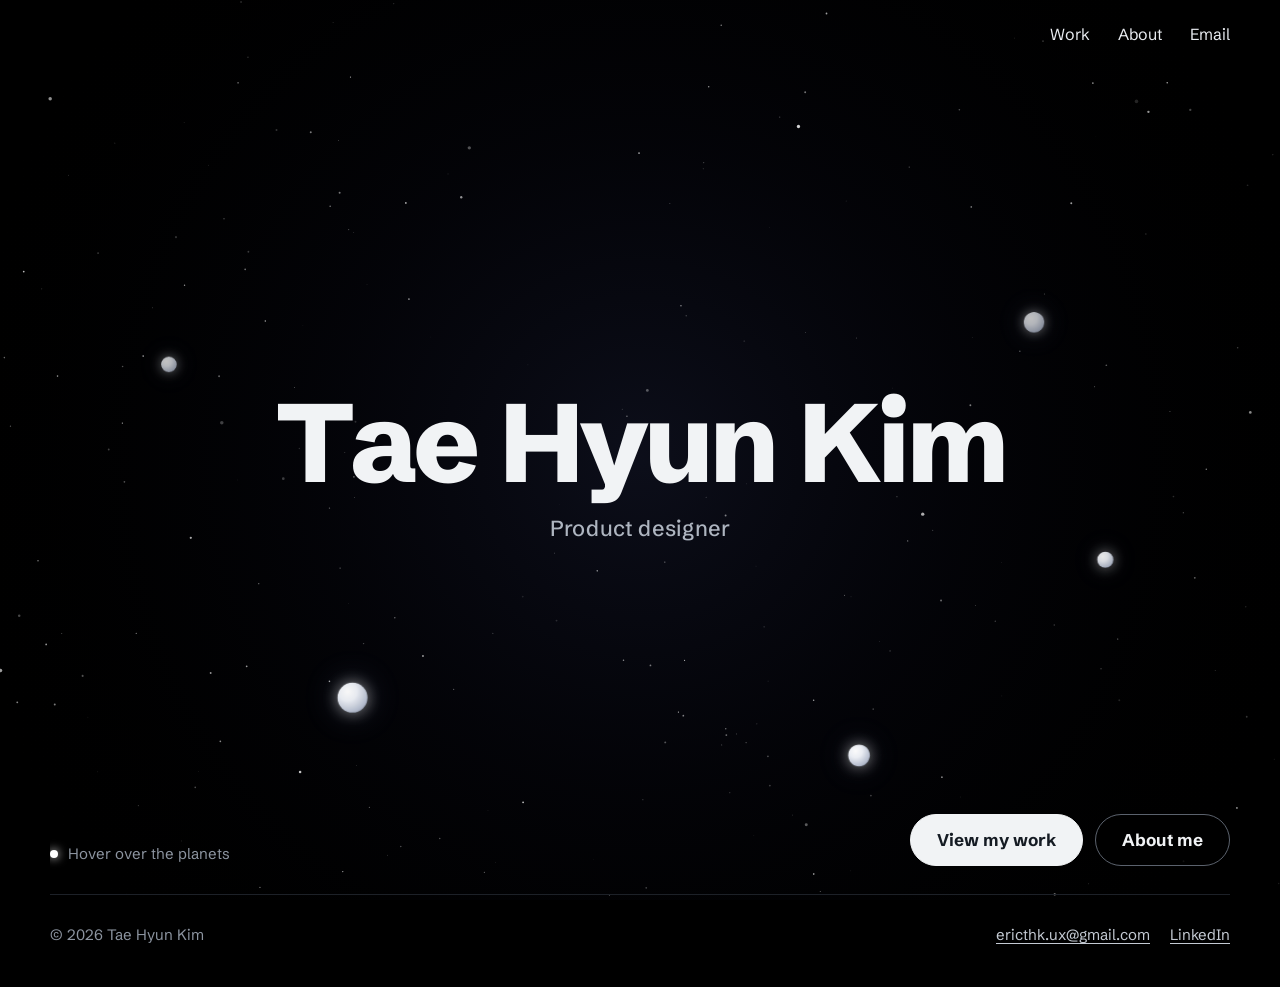
==== commit 8e220800: "Add BudgetBills concept screens and a Product designer line on home Three concept screens (Home, Spl" ====
--- a/index.html
+++ b/index.html
@@ -13,7 +13,7 @@
 <link rel="preconnect" href="https://fonts.gstatic.com" crossorigin>
 <link href="https://fonts.googleapis.com/css2?family=Schibsted+Grotesk:wght@400;500;700;800;900&display=swap" rel="stylesheet">
 <script>document.documentElement.classList.add("js")</script>
-<link rel="stylesheet" href="assets/css/site.css?v=202610051628">
+<link rel="stylesheet" href="assets/css/site.css?v=202610051644">
 </head>
 <body class="home-dark space-page">
 <a class="skip" href="#content">Skip to content</a>
@@ -29,6 +29,7 @@
 <main id="content">
   <section class="intro wrap orbit-system" data-orbit="name" data-rings="false" aria-label="Introduction">
     <h1 class="intro-name" data-name="Tae Hyun Kim" data-orbit-centre>Tae Hyun Kim</h1>
+    <p class="intro-role" data-orbit-extra>Product designer</p>
     <ol class="notes" aria-label="About me">
       <li class="note">
         <button class="note-pin" type="button" aria-expanded="false" aria-controls="note-1"><span class="planet-body" aria-hidden="true"></span><span class="sr-only">Note 1</span></button>
@@ -65,6 +66,6 @@
   <span>© 2026 Tae Hyun Kim</span>
   <span class="foot-links"><a href="mailto:ericthk.ux@gmail.com">ericthk.ux@gmail.com</a><a href="https://www.linkedin.com/in/erickimux/" rel="me">LinkedIn</a></span>
 </footer>
-<script src="assets/js/site.js?v=202610051628" defer></script>
+<script src="assets/js/site.js?v=202610051644" defer></script>
 </body>
 </html>
--- a/assets/css/site.css
+++ b/assets/css/site.css
@@ -720,6 +720,10 @@
 .intro-name .nm-ch { display: inline-block; }
 .intro-name.is-revealed .nm-mask { overflow: visible; }
 .intro-name .nm-sp { display: inline-block; width: 0.22em; }
+.intro-role { position: relative; z-index: 2; margin: clamp(14px, 1.6vw, 26px) 0 0; text-align: center; font-size: clamp(17px, 1.7vw, 24px); font-weight: 500; letter-spacing: 0.01em; color: #aeb5c0; pointer-events: none; }
+.js .intro-role { animation: role-in .9s cubic-bezier(.2, .8, .2, 1) .75s backwards; }
+@keyframes role-in { from { opacity: 0; transform: translateY(10px); } }
+@media (prefers-reduced-motion: reduce) { .js .intro-role { animation: none; } }
 
 /* no-JS: notes read as a simple list under the name */
 .notes { list-style: none; margin: 40px auto 0; padding: 0; max-width: 60ch; display: grid; gap: 14px; position: relative; z-index: 2; }
@@ -804,6 +808,16 @@
 @media (prefers-reduced-motion: reduce) { .work-page .stage { transition: none; } .work-page .project:hover .stage { transform: none; } }
 .work-page .site-foot { margin-top: clamp(64px, 10vw, 120px); }
 
+/* concept screens */
+.concept { margin-bottom: clamp(48px, 6vw, 80px); }
+.concept-tag { display: inline-flex; align-items: center; gap: 8px; margin: 0 0 20px; font-size: 14px; font-weight: 700; color: var(--bb); background: #fff; padding: 6px 12px; border-radius: 99px; }
+.concept-tag::before { content: ""; width: 8px; height: 8px; border-radius: 50%; background: #f28c6a; }
+.carousel--concept { --per-view: 3; --gap: clamp(16px, 3vw, 48px); }
+.carousel--concept .screen { box-shadow: 0 0 0 1px rgba(16, 34, 42, 0.08), 0 30px 60px -30px rgba(18, 64, 79, 0.55); }
+.carousel--concept figcaption { margin-top: 18px; font-size: 15px; line-height: 1.5; color: var(--ink-2); max-width: 34ch; }
+.carousel--concept figcaption b { display: block; color: var(--ink); font-size: 17px; margin-bottom: 4px; }
+@media (max-width: 760px) { .carousel--concept { --per-view: 1; } .carousel--concept figure { padding-inline: 12%; } }
+
 /* Too narrow to keep each phrase on one line: let the text wrap evenly */
 @container (max-width: 640px) {
   .lede { text-wrap: balance; }
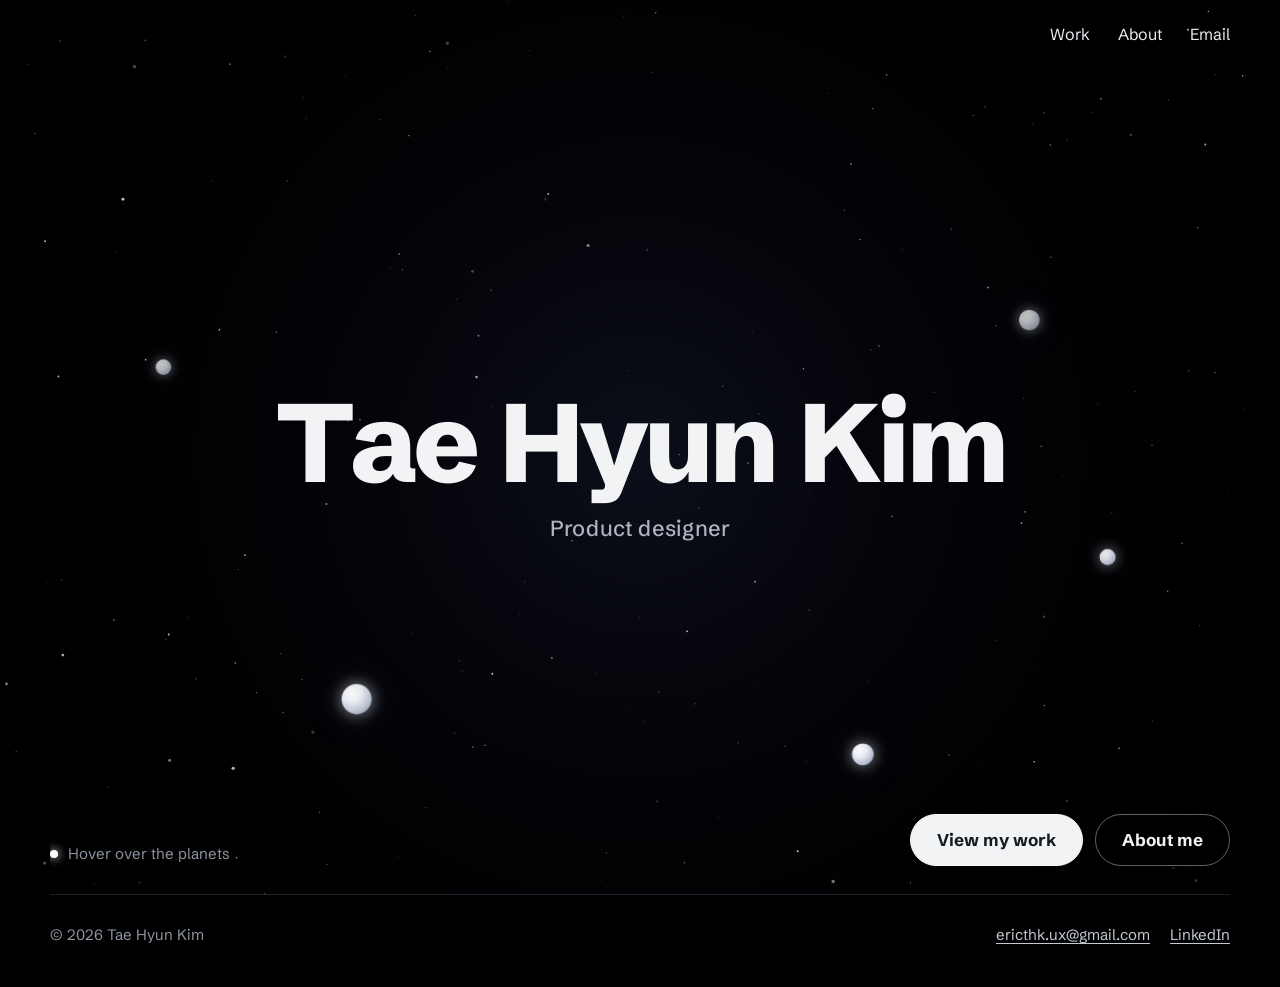
==== commit ccd05e9d: "Add At a glance summaries and business cases; drop "sole" from roles - At a glance box (problem, wha" ====
--- a/index.html
+++ b/index.html
@@ -13,7 +13,7 @@
 <link rel="preconnect" href="https://fonts.gstatic.com" crossorigin>
 <link href="https://fonts.googleapis.com/css2?family=Schibsted+Grotesk:wght@400;500;700;800;900&display=swap" rel="stylesheet">
 <script>document.documentElement.classList.add("js")</script>
-<link rel="stylesheet" href="assets/css/site.css?v=202610051644">
+<link rel="stylesheet" href="assets/css/site.css?v=202610051730">
 </head>
 <body class="home-dark space-page">
 <a class="skip" href="#content">Skip to content</a>
--- a/assets/css/site.css
+++ b/assets/css/site.css
@@ -824,3 +824,22 @@
   .lede span { display: inline; }
   .hero .lede { font-size: clamp(17px, 4.6cqi, 19px); }
 }
+
+/* At a glance: the 30-second summary under each case study's facts */
+.glance { margin-top: clamp(28px, 4vw, 44px); background: var(--raised); border-radius: 16px; padding: clamp(20px, 2.6vw, 32px) clamp(20px, 2.8vw, 36px) clamp(22px, 2.8vw, 34px); }
+.glance-title { display: flex; align-items: center; gap: 10px; font-size: 15px; letter-spacing: 0; margin-bottom: 18px; }
+.glance-title::before { content: ""; width: 8px; height: 8px; border-radius: 50%; background: var(--brand, var(--pin)); }
+.glance-list { display: grid; grid-template-columns: repeat(4, minmax(0, 1fr)); gap: 20px clamp(20px, 2.6vw, 36px); margin: 0; }
+.glance-list dt { font-size: 14px; font-weight: 700; color: var(--ink); }
+.glance-list dd { margin: 6px 0 0; font-size: 15.5px; line-height: 1.5; color: var(--ink-2); }
+@media (max-width: 900px) { .glance-list { grid-template-columns: repeat(2, minmax(0, 1fr)); } }
+@media (max-width: 640px) { .glance-list { grid-template-columns: minmax(0, 1fr); } }
+
+/* The business case: goal, main metric and warning metric in Next iteration */
+.biz { margin-top: clamp(48px, 6vw, 72px); }
+.biz-list { list-style: none; padding: 0; margin: 0; display: grid; grid-template-columns: repeat(3, minmax(0, 1fr)); gap: 14px; }
+.biz-list li { background: var(--raised); border-radius: 14px; padding: 20px 22px 24px; }
+.biz-list b { display: block; font-size: 15px; font-weight: 700; color: var(--ink); margin-bottom: 10px; }
+.biz-list p { margin: 0; font-size: 16px; line-height: 1.5; color: #222a34; }
+.biz-list p + p { margin-top: 8px; color: var(--ink-2); }
+@media (max-width: 900px) { .biz-list { grid-template-columns: minmax(0, 1fr); } }
